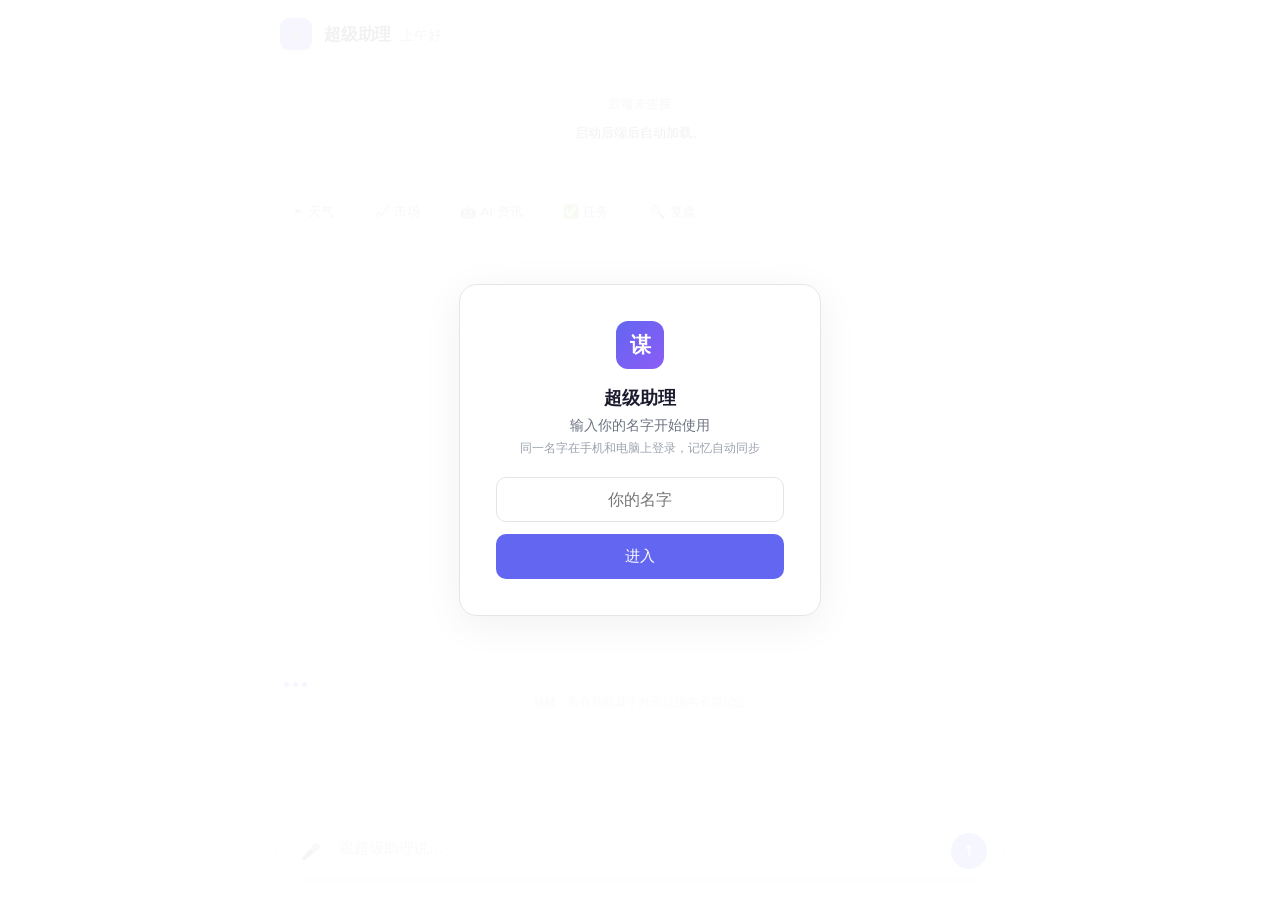
==== app/index.html @ dd28fac1 "超级助理 - 个人AI助手系统" ====
<!doctype html>
<html lang="zh-CN">
  <head>
    <meta charset="utf-8" />
    <meta name="viewport" content="width=device-width, initial-scale=1" />
    <title>超级助理</title>
    <link rel="stylesheet" href="./styles.css" />
  </head>
  <body>
    <main class="app-shell">
      <header class="app-header">
        <span class="brand-mark">谋</span>
        <div>
          <strong>超级助理</strong>
          <span id="greeting">上午好</span><span id="greetingName" class="clickable-name" title="点击切换用户"></span>
        </div>
        <small id="dateLine"></small>
      </header>

      <section id="dailyBriefing" class="briefing-grid">
        <div class="briefing-card"><h3>昨日复盘</h3><div id="yesterdayCard"><p>加载中…</p></div></div>
        <div class="briefing-card"><h3>今日焦点</h3><div id="todayCard"><p>加载中…</p></div></div>
        <div class="briefing-card"><h3>明日建议</h3><div id="tomorrowCard"><p>加载中…</p></div></div>
      </section>

      <nav class="quick-bar">
        <button class="quick-btn" data-prompt="今天广州天气怎么样？">☀ 天气</button>
        <button class="quick-btn" data-prompt="今天股市怎么样？请结合我的 watchlist 分析。">📈 市场</button>
        <button class="quick-btn" data-prompt="今天 AI 有什么最新资讯和论文？">🤖 AI 资讯</button>
        <button class="quick-btn" data-prompt="请根据我当前项目状态，生成今天最该做的 3 个任务。">✅ 任务</button>
        <button class="quick-btn" data-prompt="请帮我做一次决策复盘：当前项目下一步最该做什么？">🔍 复盘</button>
      </nav>

      <div id="conversation" class="conversation-flow"></div>

      <div id="typingIndicator" class="typing-indicator" hidden>
        <span></span><span></span><span></span>
      </div>

      <form id="chatForm" class="chat-bar">
        <button id="voiceBtn" type="button" class="voice-btn" title="语音输入">🎤</button>
        <textarea id="chatInput" rows="1" placeholder="跟超级助理说…" required></textarea>
        <button type="submit" aria-label="发送">↑</button>
      </form>

      <footer class="app-footer">
        <p id="statusLine">就绪 · 所有判断基于外部证据与长期记忆</p>
      </footer>
    </main>
    <script src="./app.js?v=20260616"></script>
  </body>
</html>
---- app/styles.css ----
:root {
  --bg: #ffffff;
  --bg2: #f7f7f8;
  --surface: #ffffff;
  --line: #e5e5e6;
  --text: #1a1a2e;
  --muted: #6b7280;
  --dim: #9ca3af;
  --cyan: #6366f1;
  --blue: #6366f1;
  --green: #10b981;
  --amber: #f59e0b;
  --red: #ef4444;
  --radius: 14px;
  --shadow-sm: 0 1px 2px rgba(0,0,0,0.04);
  --shadow: 0 4px 20px rgba(0,0,0,0.06);
}

* { box-sizing: border-box; margin: 0; padding: 0; }
html { background: var(--bg); }
body {
  min-height: 100vh; color: var(--text); font-family: -apple-system, BlinkMacSystemFont, "Segoe UI", "PingFang SC", "Microsoft YaHei", system-ui, sans-serif;
  background: var(--bg); -webkit-font-smoothing: antialiased;
  display: flex; justify-content: center;
}
button, input, textarea { font: inherit; color: inherit; border: none; outline: none; background: none; }
button { cursor: pointer; }

/* Shell */
.app-shell {
  width: 100%; max-width: 760px; margin: 0 auto; padding: 0 16px 100px;
  display: flex; flex-direction: column; gap: 0; min-height: 100vh;
}

/* Header */
.app-header {
  display: flex; align-items: center; gap: 12px; padding: 18px 0 14px;
  position: sticky; top: 0; z-index: 10; background: rgba(255,255,255,0.92);
  backdrop-filter: blur(12px); -webkit-backdrop-filter: blur(12px);
}
.app-header strong { font-size: 1.05rem; font-weight: 600; letter-spacing: -0.01em; }
.app-header span { color: var(--muted); font-size: 0.85rem; margin-left: 4px; }
#greetingName { color: var(--cyan); font-weight: 500; margin-left: 2px; }
.brand-mark {
  width: 32px; height: 32px; border-radius: 9px;
  background: linear-gradient(135deg, #6366f1, #8b5cf6);
  display: flex; align-items: center; justify-content: center;
  color: #fff; font-weight: 700; font-size: 0.9rem; flex-shrink: 0;
  box-shadow: 0 2px 8px rgba(99,102,241,0.25);
}
#dateLine { color: var(--dim); font-size: 0.78rem; margin-left: auto; }

/* Briefing Cards */
.briefing-grid {
  display: grid; grid-template-columns: repeat(3, 1fr); gap: 12px; margin-top: 4px;
}
.briefing-card {
  background: var(--bg2); border: 1px solid var(--line); border-radius: var(--radius);
  padding: 18px 16px; transition: border-color 0.2s;
}
.briefing-card:hover { border-color: #d1d5db; }
.briefing-card h3 {
  font-size: 0.72rem; font-weight: 600; text-transform: uppercase; letter-spacing: 0.08em;
  color: var(--dim); margin-bottom: 10px;
}
.briefing-card p { font-size: 0.84rem; line-height: 1.6; margin-bottom: 4px; color: var(--text); }
.briefing-card .dim { color: var(--dim); font-size: 0.78rem; }
.briefing-card.offline { grid-column: 1/-1; text-align: center; padding: 28px; }

/* Quick Bar */
.quick-bar {
  display: flex; gap: 8px; flex-wrap: wrap; margin-top: 18px; padding-bottom: 6px;
}
.quick-btn {
  padding: 7px 15px; border-radius: 20px; border: 1px solid var(--line);
  background: var(--bg); font-size: 0.82rem; color: var(--muted);
  transition: all 0.15s; font-weight: 450;
}
.quick-btn:hover { border-color: var(--cyan); color: var(--cyan); background: rgba(99,102,241,0.04); }

/* Conversation */
.conversation-flow {
  display: flex; flex-direction: column; gap: 18px; flex: 1; padding: 18px 0;
}

.msg { display: flex; gap: 12px; animation: fade .3s ease; align-items: flex-start; }
.msg-user { flex-direction: row-reverse; }
.msg-assistant { flex-direction: row; }
@keyframes fade { from { opacity: 0; transform: translateY(8px); } to { opacity: 1; transform: none; } }

/* Avatar */
.msg-avatar {
  width: 36px; height: 36px; border-radius: 50%; flex-shrink: 0;
  display: flex; align-items: center; justify-content: center;
  overflow: hidden;
}
.msg-avatar svg { width: 100%; height: 100%; }
.msg-user .msg-avatar { background: #f0f0f5; }
.msg-assistant .msg-avatar { background: linear-gradient(135deg, #e8e4ff, #ddd6fe); }

.msg-bubble {
  max-width: 78%; padding: 12px 18px; border-radius: 18px;
  font-size: 0.92rem; line-height: 1.7; white-space: pre-wrap;
}
.msg-user .msg-bubble {
  background: #f3f4f6; border: 1px solid #e5e5e6;
  border-top-right-radius: 6px; color: var(--text);
}
.msg-assistant .msg-bubble {
  background: transparent; border: none; padding: 0 4px;
  border-top-left-radius: 6px;
}

.msg-meta { margin-top: 10px; display: flex; gap: 6px; flex-wrap: wrap; }
.msg-meta span {
  font-size: 0.7rem; padding: 3px 9px; border-radius: 8px;
  background: #f3f4f6; color: var(--muted);
}
.msg-meta span.warn { background: #fef2f2; color: var(--red); }

/* Onboarding */
.onboarding-bubble {
  animation: fadeUp 0.5s ease;
}
@keyframes fadeUp { from { opacity: 0; transform: translateY(16px); } to { opacity: 1; transform: none; } }

.onboarding-features {
  display: flex; flex-wrap: wrap; gap: 8px; margin-top: 14px;
}
.onboard-chip {
  display: inline-flex; align-items: center; gap: 6px;
  padding: 8px 14px; border-radius: 12px;
  background: #f5f3ff; border: 1px solid #e8e4ff;
  font-size: 0.84rem; color: #4f46e5; font-weight: 450;
  animation: popIn 0.3s ease forwards; opacity: 0;
}
.onboard-chip:nth-child(1) { animation-delay: .1s; }
.onboard-chip:nth-child(2) { animation-delay: .25s; }
.onboard-chip:nth-child(3) { animation-delay: .4s; }
.onboard-chip:nth-child(4) { animation-delay: .55s; }
.onboard-chip:nth-child(5) { animation-delay: .7s; }
.chip-icon { font-size: 1rem; }
@keyframes popIn { from { opacity: 0; transform: scale(0.9); } to { opacity: 1; transform: none; } }

/* Typing */
.typing-indicator { display: flex; gap: 4px; padding: 6px 0 0 8px; }
.typing-indicator span { width: 5px; height: 5px; border-radius: 50%; background: var(--cyan); animation: bounce 1.2s infinite; }
.typing-indicator span:nth-child(2) { animation-delay: 0.2s; }
.typing-indicator span:nth-child(3) { animation-delay: 0.4s; }
@keyframes bounce { 0%,60%,100% { opacity: 0.3; transform: translateY(0); } 30% { opacity: 1; transform: translateY(-5px); } }

/* Chat Bar */
.chat-bar {
  position: fixed; bottom: 20px; left: 50%; transform: translateX(-50%);
  width: calc(100% - 32px); max-width: 728px;
  display: flex; gap: 10px; padding: 10px 16px;
  background: var(--bg); border: 1px solid var(--line); border-radius: 28px;
  box-shadow: var(--shadow);
}
.chat-bar textarea {
  flex: 1; resize: none; padding: 6px 0; font-size: 0.92rem;
  color: var(--text); min-height: 22px; max-height: 160px;
}
.chat-bar textarea::placeholder { color: var(--dim); }
.chat-bar button {
  width: 36px; height: 36px; border-radius: 50%; background: var(--cyan);
  display: flex; align-items: center; justify-content: center; flex-shrink: 0;
  color: #fff; font-size: 1rem; transition: all 0.15s;
}
.chat-bar button:hover { background: #4f46e5; transform: scale(1.04); }

.voice-btn {
  width: 36px; height: 36px; border-radius: 50%; background: transparent !important;
  display: flex; align-items: center; justify-content: center; flex-shrink: 0;
  font-size: 1.1rem; transition: all 0.15s; color: var(--muted);
}
.voice-btn:hover { background: #f3f4f6 !important; color: var(--cyan); transform: none !important; }

/* Footer */
.app-footer { text-align: center; padding: 8px 0 90px; }
.app-footer p { font-size: 0.72rem; color: var(--dim); }

/* Responsive */
@media (max-width: 640px) {
  .briefing-grid { grid-template-columns: 1fr; }
  .app-shell { padding: 0 10px 110px; }
  .chat-bar { width: calc(100% - 20px); }
}
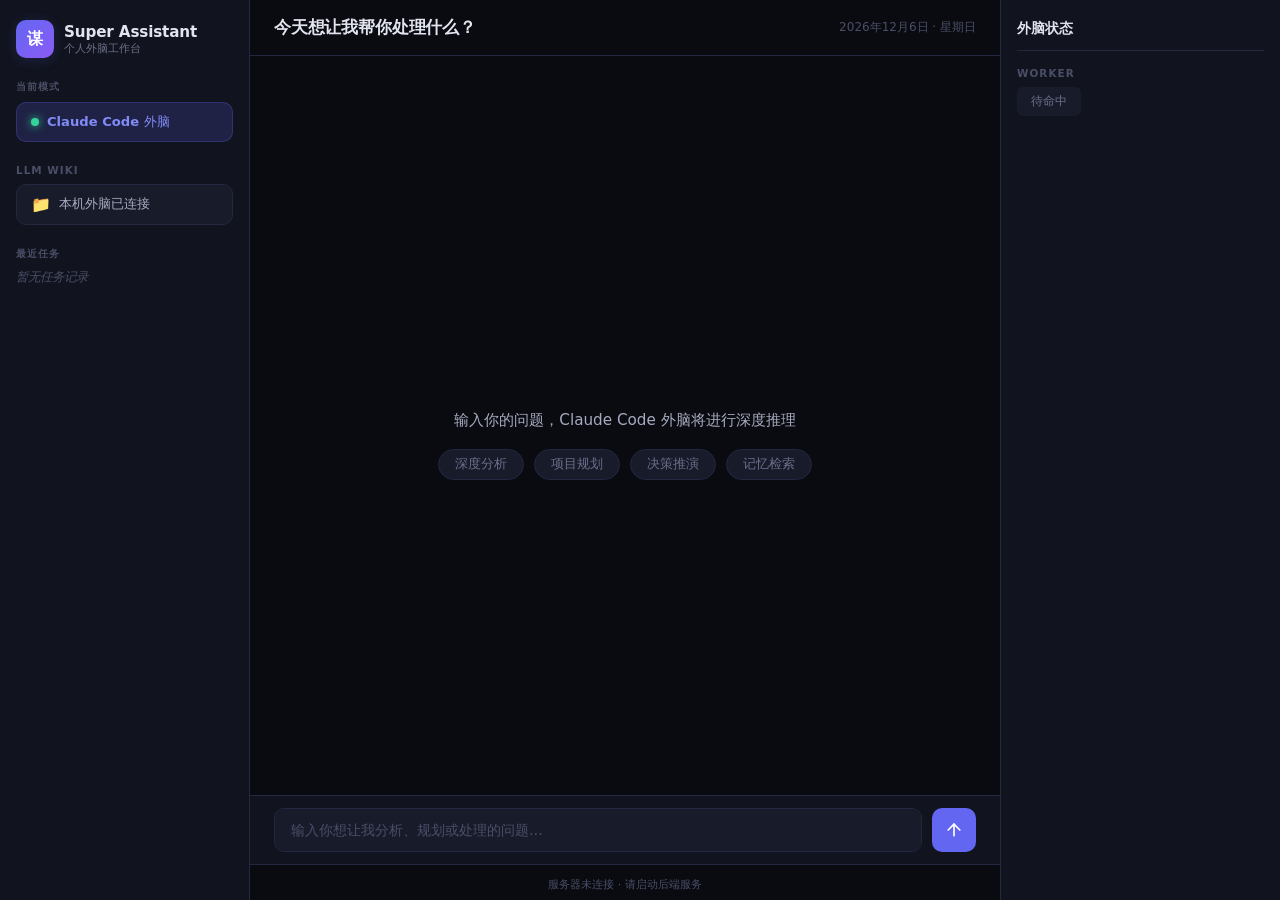
==== commit 2b1a90f8: "Redesign frontend: Personal AI Workbench with default Claude Worker - Three-panel dark console layou" ====
--- a/app/index.html
+++ b/app/index.html
@@ -1,52 +1,137 @@
 <!doctype html>
 <html lang="zh-CN">
-  <head>
-    <meta charset="utf-8" />
-    <meta name="viewport" content="width=device-width, initial-scale=1" />
-    <title>超级助理</title>
-    <link rel="stylesheet" href="./styles.css" />
-  </head>
-  <body>
-    <main class="app-shell">
-      <header class="app-header">
-        <span class="brand-mark">谋</span>
-        <div>
-          <strong>超级助理</strong>
-          <span id="greeting">上午好</span><span id="greetingName" class="clickable-name" title="点击切换用户"></span>
+<head>
+  <meta charset="utf-8" />
+  <meta name="viewport" content="width=device-width, initial-scale=1" />
+  <title>Super Assistant · 个人外脑工作台</title>
+  <link rel="stylesheet" href="./styles.css?v=20260625" />
+</head>
+<body>
+  <div class="workbench">
+
+    <!-- ── LEFT SIDEBAR ────────────────────────────── -->
+    <aside class="sidebar" id="sidebar">
+      <div class="sidebar-brand">
+        <span class="logo-mark">谋</span>
+        <div class="brand-text">
+          <strong>Super Assistant</strong>
+          <small>个人外脑工作台</small>
         </div>
-        <small id="dateLine"></small>
+      </div>
+
+      <div class="sidebar-section">
+        <div class="section-label">当前模式</div>
+        <div class="mode-badge active" id="modeBadge">
+          <span class="pulse"></span>
+          Claude Code 外脑
+        </div>
+      </div>
+
+      <div class="sidebar-section">
+        <div class="section-label">LLM Wiki</div>
+        <div class="wiki-status" id="wikiStatus">
+          <span class="wiki-icon">📁</span>
+          <span>本机外脑已连接</span>
+        </div>
+      </div>
+
+      <div class="sidebar-section">
+        <div class="section-label">最近任务</div>
+        <div class="recent-tasks" id="recentTasks">
+          <span class="dim-text">暂无任务记录</span>
+        </div>
+      </div>
+    </aside>
+
+    <!-- ── MAIN WORK AREA ──────────────────────────── -->
+    <main class="main-area" id="mainArea">
+      <header class="work-area-header">
+        <h2 id="welcomeGreeting">今天想让我帮你处理什么？</h2>
+        <span class="header-date" id="headerDate">加载中...</span>
       </header>
 
-      <section id="dailyBriefing" class="briefing-grid">
-        <div class="briefing-card"><h3>昨日复盘</h3><div id="yesterdayCard"><p>加载中…</p></div></div>
-        <div class="briefing-card"><h3>今日焦点</h3><div id="todayCard"><p>加载中…</p></div></div>
-        <div class="briefing-card"><h3>明日建议</h3><div id="tomorrowCard"><p>加载中…</p></div></div>
-      </section>
-
-      <nav class="quick-bar">
-        <button class="quick-btn" data-prompt="今天广州天气怎么样？">☀ 天气</button>
-        <button class="quick-btn" data-prompt="今天股市怎么样？请结合我的 watchlist 分析。">📈 市场</button>
-        <button class="quick-btn" data-prompt="今天 AI 有什么最新资讯和论文？">🤖 AI 资讯</button>
-        <button class="quick-btn" data-prompt="请根据我当前项目状态，生成今天最该做的 3 个任务。">✅ 任务</button>
-        <button class="quick-btn" data-prompt="请帮我做一次决策复盘：当前项目下一步最该做什么？">🔍 复盘</button>
-      </nav>
-
-      <div id="conversation" class="conversation-flow"></div>
-
-      <div id="typingIndicator" class="typing-indicator" hidden>
-        <span></span><span></span><span></span>
+      <div class="conversation" id="conversation">
+        <!-- Welcome state -->
+        <div class="welcome-state" id="welcomeState">
+          <div class="welcome-icon">
+            <svg viewBox="0 0 80 80" fill="none"><circle cx="40" cy="40" r="36" stroke="#6366f1" stroke-width="2" opacity="0.2"/><circle cx="40" cy="40" r="20" stroke="#6366f1" stroke-width="1.5" opacity="0.4"/><circle cx="40" cy="40" r="6" fill="#6366f1" opacity="0.7"/></svg>
+          </div>
+          <p class="welcome-text">输入你的问题，Claude Code 外脑将进行深度推理</p>
+          <div class="welcome-hints">
+            <span>深度分析</span><span>项目规划</span><span>决策推演</span><span>记忆检索</span>
+          </div>
+        </div>
       </div>
 
-      <form id="chatForm" class="chat-bar">
-        <button id="voiceBtn" type="button" class="voice-btn" title="语音输入">🎤</button>
-        <textarea id="chatInput" rows="1" placeholder="跟超级助理说…" required></textarea>
-        <button type="submit" aria-label="发送">↑</button>
+      <!-- Processing indicator -->
+      <div class="processing-panel" id="processingPanel" hidden>
+        <div class="proc-header">
+          <div class="proc-spinner"></div>
+          <span id="procTitle">处理中...</span>
+        </div>
+        <div class="proc-stages">
+          <div class="proc-stage" id="stageCreate"><span class="stage-dot"></span>创建任务</div>
+          <div class="proc-stage" id="stageClaim"><span class="stage-dot"></span>等待 Worker</div>
+          <div class="proc-stage" id="stageRun"><span class="stage-dot"></span>Claude Code 推理</div>
+          <div class="proc-stage" id="stageDone"><span class="stage-dot"></span>完成</div>
+        </div>
+        <span class="proc-jobid" id="procJobId"></span>
+      </div>
+
+      <!-- Chat input -->
+      <form class="input-area" id="chatForm">
+        <textarea id="chatInput" rows="1"
+          placeholder="输入你想让我分析、规划或处理的问题..."
+          required></textarea>
+        <button type="submit" id="sendBtn" aria-label="发送">
+          <svg width="20" height="20" viewBox="0 0 24 24" fill="none" stroke="currentColor" stroke-width="2" stroke-linecap="round" stroke-linejoin="round"><line x1="12" y1="19" x2="12" y2="5"/><polyline points="5 12 12 5 19 12"/></svg>
+        </button>
       </form>
 
-      <footer class="app-footer">
-        <p id="statusLine">就绪 · 所有判断基于外部证据与长期记忆</p>
-      </footer>
+      <div class="status-bar" id="statusBar">
+        <span id="statusText">就绪 · 本机 Claude Code 外脑待命</span>
+      </div>
     </main>
-    <script src="./app.js?v=20260616"></script>
-  </body>
+
+    <!-- ── RIGHT CONTEXT PANEL ──────────────────────── -->
+    <aside class="context-panel" id="contextPanel">
+      <div class="panel-header">
+        <strong>外脑状态</strong>
+      </div>
+
+      <div class="panel-section" id="panelWorkerStatus">
+        <div class="section-label">Worker</div>
+        <div class="panel-status offline" id="workerStatusBadge">待命中</div>
+      </div>
+
+      <div class="panel-section" id="panelJobInfo" hidden>
+        <div class="section-label">当前任务</div>
+        <code class="job-code" id="panelJobId">—</code>
+      </div>
+
+      <div class="panel-section" id="panelConfidence" hidden>
+        <div class="section-label">置信度</div>
+        <span class="confidence-value" id="panelConfidenceValue">—</span>
+      </div>
+
+      <div class="panel-section" id="panelNextActions" hidden>
+        <div class="section-label">下一步建议</div>
+        <ul class="action-list" id="panelNextActionsList"></ul>
+      </div>
+
+      <div class="panel-section" id="panelMemoryUpdates" hidden>
+        <div class="section-label">建议记忆更新</div>
+        <div id="panelMemoryUpdatesContent"></div>
+      </div>
+
+      <div class="panel-section" id="panelWarnings" hidden>
+        <div class="section-label">注意事项</div>
+        <ul class="warning-list" id="panelWarningsList"></ul>
+      </div>
+    </aside>
+
+  </div>
+
+  <script src="./app.js?v=20260625"></script>
+</body>
 </html>
--- a/app/styles.css
+++ b/app/styles.css
@@ -1,188 +1,309 @@
 :root {
-  --bg: #ffffff;
-  --bg2: #f7f7f8;
-  --surface: #ffffff;
-  --line: #e5e5e6;
-  --text: #1a1a2e;
-  --muted: #6b7280;
-  --dim: #9ca3af;
-  --cyan: #6366f1;
-  --blue: #6366f1;
-  --green: #10b981;
-  --amber: #f59e0b;
-  --red: #ef4444;
-  --radius: 14px;
-  --shadow-sm: 0 1px 2px rgba(0,0,0,0.04);
-  --shadow: 0 4px 20px rgba(0,0,0,0.06);
+  --bg0: #090b10;
+  --bg1: #11141f;
+  --bg2: #181b2a;
+  --bg3: #1e2135;
+  --line: #232740;
+  --line2: #2a2e4a;
+  --text: #e2e4f0;
+  --text2: #a8abc0;
+  --muted: #6b6f8a;
+  --dim: #4a4e66;
+  --accent: #6366f1;
+  --accent2: #818cf8;
+  --accent-glow: rgba(99,102,241,0.18);
+  --green: #34d399;
+  --green-bg: rgba(52,211,153,0.1);
+  --amber: #fbbf24;
+  --amber-bg: rgba(251,191,36,0.1);
+  --red: #f87171;
+  --red-bg: rgba(248,113,113,0.1);
+  --blue: #60a5fa;
+  --blue-bg: rgba(96,165,250,0.1);
+  --radius: 10px;
+  --radius-lg: 14px;
 }
 
 * { box-sizing: border-box; margin: 0; padding: 0; }
-html { background: var(--bg); }
+html { background: var(--bg0); }
 body {
   min-height: 100vh; color: var(--text); font-family: -apple-system, BlinkMacSystemFont, "Segoe UI", "PingFang SC", "Microsoft YaHei", system-ui, sans-serif;
-  background: var(--bg); -webkit-font-smoothing: antialiased;
-  display: flex; justify-content: center;
+  background: var(--bg0); -webkit-font-smoothing: antialiased; overflow-x: hidden;
 }
 button, input, textarea { font: inherit; color: inherit; border: none; outline: none; background: none; }
 button { cursor: pointer; }
 
-/* Shell */
-.app-shell {
-  width: 100%; max-width: 760px; margin: 0 auto; padding: 0 16px 100px;
-  display: flex; flex-direction: column; gap: 0; min-height: 100vh;
-}
-
-/* Header */
-.app-header {
-  display: flex; align-items: center; gap: 12px; padding: 18px 0 14px;
-  position: sticky; top: 0; z-index: 10; background: rgba(255,255,255,0.92);
-  backdrop-filter: blur(12px); -webkit-backdrop-filter: blur(12px);
-}
-.app-header strong { font-size: 1.05rem; font-weight: 600; letter-spacing: -0.01em; }
-.app-header span { color: var(--muted); font-size: 0.85rem; margin-left: 4px; }
-#greetingName { color: var(--cyan); font-weight: 500; margin-left: 2px; }
-.brand-mark {
-  width: 32px; height: 32px; border-radius: 9px;
-  background: linear-gradient(135deg, #6366f1, #8b5cf6);
+/* ── Layout ────────────────────────────────────── */
+.workbench {
+  display: grid; grid-template-columns: 250px 1fr 280px;
+  height: 100vh; overflow: hidden;
+}
+
+/* ── Sidebar ───────────────────────────────────── */
+.sidebar {
+  background: var(--bg1); border-right: 1px solid var(--line);
+  padding: 20px 16px; display: flex; flex-direction: column; gap: 20px;
+  overflow-y: auto;
+}
+.sidebar-brand { display: flex; align-items: center; gap: 10px; }
+.logo-mark {
+  width: 38px; height: 38px; border-radius: 10px;
+  background: linear-gradient(135deg, var(--accent), #8b5cf6);
   display: flex; align-items: center; justify-content: center;
-  color: #fff; font-weight: 700; font-size: 0.9rem; flex-shrink: 0;
-  box-shadow: 0 2px 8px rgba(99,102,241,0.25);
-}
-#dateLine { color: var(--dim); font-size: 0.78rem; margin-left: auto; }
-
-/* Briefing Cards */
-.briefing-grid {
-  display: grid; grid-template-columns: repeat(3, 1fr); gap: 12px; margin-top: 4px;
-}
-.briefing-card {
-  background: var(--bg2); border: 1px solid var(--line); border-radius: var(--radius);
-  padding: 18px 16px; transition: border-color 0.2s;
-}
-.briefing-card:hover { border-color: #d1d5db; }
-.briefing-card h3 {
-  font-size: 0.72rem; font-weight: 600; text-transform: uppercase; letter-spacing: 0.08em;
-  color: var(--dim); margin-bottom: 10px;
-}
-.briefing-card p { font-size: 0.84rem; line-height: 1.6; margin-bottom: 4px; color: var(--text); }
-.briefing-card .dim { color: var(--dim); font-size: 0.78rem; }
-.briefing-card.offline { grid-column: 1/-1; text-align: center; padding: 28px; }
-
-/* Quick Bar */
-.quick-bar {
-  display: flex; gap: 8px; flex-wrap: wrap; margin-top: 18px; padding-bottom: 6px;
-}
-.quick-btn {
-  padding: 7px 15px; border-radius: 20px; border: 1px solid var(--line);
-  background: var(--bg); font-size: 0.82rem; color: var(--muted);
-  transition: all 0.15s; font-weight: 450;
-}
-.quick-btn:hover { border-color: var(--cyan); color: var(--cyan); background: rgba(99,102,241,0.04); }
+  color: #fff; font-weight: 700; font-size: 1rem; flex-shrink: 0;
+  box-shadow: 0 2px 12px var(--accent-glow);
+}
+.brand-text { display: flex; flex-direction: column; }
+.brand-text strong { font-size: 0.95rem; font-weight: 600; letter-spacing: -0.01em; }
+.brand-text small { font-size: 0.7rem; color: var(--muted); }
+
+.sidebar-section { margin-top: 2px; }
+.section-label {
+  font-size: 0.65rem; font-weight: 650; text-transform: uppercase;
+  letter-spacing: 0.1em; color: var(--dim); margin-bottom: 8px;
+}
+
+.mode-badge {
+  display: flex; align-items: center; gap: 8px;
+  padding: 10px 14px; border-radius: var(--radius);
+  font-size: 0.82rem; font-weight: 550;
+}
+.mode-badge.active {
+  background: var(--accent-glow); color: var(--accent2);
+  border: 1px solid rgba(99,102,241,0.25);
+}
+.pulse {
+  width: 8px; height: 8px; border-radius: 50%;
+  background: var(--green); box-shadow: 0 0 8px var(--green);
+  animation: pulse 2s infinite;
+}
+@keyframes pulse { 0%,100% { opacity: 1; } 50% { opacity: 0.4; } }
+
+.wiki-status {
+  display: flex; align-items: center; gap: 8px;
+  padding: 10px 14px; border-radius: var(--radius);
+  background: var(--bg2); border: 1px solid var(--line);
+  font-size: 0.8rem; color: var(--text2);
+}
+.wiki-icon { font-size: 1rem; }
+
+.recent-tasks { font-size: 0.78rem; color: var(--muted); }
+.dim-text { color: var(--dim); font-style: italic; }
+
+/* ── Main Area ──────────────────────────────────── */
+.main-area {
+  display: flex; flex-direction: column;
+  background: var(--bg0); overflow: hidden;
+}
+.work-area-header {
+  display: flex; align-items: center; justify-content: space-between;
+  padding: 16px 24px; border-bottom: 1px solid var(--line);
+  flex-shrink: 0;
+}
+.work-area-header h2 {
+  font-size: 1.05rem; font-weight: 600; color: var(--text);
+  letter-spacing: -0.01em;
+}
+.header-date { font-size: 0.75rem; color: var(--dim); }
 
 /* Conversation */
-.conversation-flow {
-  display: flex; flex-direction: column; gap: 18px; flex: 1; padding: 18px 0;
-}
-
-.msg { display: flex; gap: 12px; animation: fade .3s ease; align-items: flex-start; }
-.msg-user { flex-direction: row-reverse; }
-.msg-assistant { flex-direction: row; }
-@keyframes fade { from { opacity: 0; transform: translateY(8px); } to { opacity: 1; transform: none; } }
-
-/* Avatar */
+.conversation {
+  flex: 1; overflow-y: auto; padding: 20px 24px;
+  display: flex; flex-direction: column; gap: 16px;
+}
+
+/* Welcome */
+.welcome-state {
+  display: flex; flex-direction: column; align-items: center;
+  justify-content: center; text-align: center; padding: 60px 20px;
+  flex: 1; min-height: 300px;
+}
+.welcome-icon { margin-bottom: 20px; opacity: 0.6; }
+.welcome-text { font-size: 0.95rem; color: var(--text2); margin-bottom: 18px; }
+.welcome-hints { display: flex; gap: 10px; flex-wrap: wrap; justify-content: center; }
+.welcome-hints span {
+  padding: 6px 16px; border-radius: 20px;
+  background: var(--bg2); border: 1px solid var(--line);
+  font-size: 0.8rem; color: var(--muted);
+}
+
+/* Messages */
+.msg {
+  display: flex; gap: 12px; animation: fadeIn .3s ease;
+  max-width: 90%;
+}
+.msg-user { flex-direction: row-reverse; align-self: flex-end; }
+.msg-assistant { flex-direction: row; align-self: flex-start; }
+@keyframes fadeIn { from { opacity: 0; transform: translateY(10px); } to { opacity: 1; transform: none; } }
+
 .msg-avatar {
-  width: 36px; height: 36px; border-radius: 50%; flex-shrink: 0;
+  width: 34px; height: 34px; border-radius: 50%; flex-shrink: 0;
   display: flex; align-items: center; justify-content: center;
-  overflow: hidden;
-}
-.msg-avatar svg { width: 100%; height: 100%; }
-.msg-user .msg-avatar { background: #f0f0f5; }
-.msg-assistant .msg-avatar { background: linear-gradient(135deg, #e8e4ff, #ddd6fe); }
-
+  font-size: 0.8rem; color: var(--muted);
+}
+.msg-user .msg-avatar { background: var(--bg3); }
+.msg-assistant .msg-avatar { background: linear-gradient(135deg, rgba(99,102,241,0.3), rgba(139,92,246,0.3)); color: var(--accent2); }
+
+.msg-body { max-width: 100%; }
 .msg-bubble {
-  max-width: 78%; padding: 12px 18px; border-radius: 18px;
-  font-size: 0.92rem; line-height: 1.7; white-space: pre-wrap;
-}
-.msg-user .msg-bubble {
-  background: #f3f4f6; border: 1px solid #e5e5e6;
-  border-top-right-radius: 6px; color: var(--text);
-}
+  padding: 12px 18px; border-radius: var(--radius-lg);
+  font-size: 0.9rem; line-height: 1.7;
+}
+.msg-user .msg-bubble { background: var(--bg2); border: 1px solid var(--line); }
 .msg-assistant .msg-bubble {
-  background: transparent; border: none; padding: 0 4px;
-  border-top-left-radius: 6px;
-}
-
-.msg-meta { margin-top: 10px; display: flex; gap: 6px; flex-wrap: wrap; }
+  background: var(--bg1); border: 1px solid var(--line);
+}
+
+.msg-meta {
+  display: flex; gap: 6px; flex-wrap: wrap; margin-top: 8px;
+}
 .msg-meta span {
-  font-size: 0.7rem; padding: 3px 9px; border-radius: 8px;
-  background: #f3f4f6; color: var(--muted);
-}
-.msg-meta span.warn { background: #fef2f2; color: var(--red); }
-
-/* Onboarding */
-.onboarding-bubble {
-  animation: fadeUp 0.5s ease;
-}
-@keyframes fadeUp { from { opacity: 0; transform: translateY(16px); } to { opacity: 1; transform: none; } }
-
-.onboarding-features {
-  display: flex; flex-wrap: wrap; gap: 8px; margin-top: 14px;
-}
-.onboard-chip {
-  display: inline-flex; align-items: center; gap: 6px;
-  padding: 8px 14px; border-radius: 12px;
-  background: #f5f3ff; border: 1px solid #e8e4ff;
-  font-size: 0.84rem; color: #4f46e5; font-weight: 450;
-  animation: popIn 0.3s ease forwards; opacity: 0;
-}
-.onboard-chip:nth-child(1) { animation-delay: .1s; }
-.onboard-chip:nth-child(2) { animation-delay: .25s; }
-.onboard-chip:nth-child(3) { animation-delay: .4s; }
-.onboard-chip:nth-child(4) { animation-delay: .55s; }
-.onboard-chip:nth-child(5) { animation-delay: .7s; }
-.chip-icon { font-size: 1rem; }
-@keyframes popIn { from { opacity: 0; transform: scale(0.9); } to { opacity: 1; transform: none; } }
-
-/* Typing */
-.typing-indicator { display: flex; gap: 4px; padding: 6px 0 0 8px; }
-.typing-indicator span { width: 5px; height: 5px; border-radius: 50%; background: var(--cyan); animation: bounce 1.2s infinite; }
-.typing-indicator span:nth-child(2) { animation-delay: 0.2s; }
-.typing-indicator span:nth-child(3) { animation-delay: 0.4s; }
-@keyframes bounce { 0%,60%,100% { opacity: 0.3; transform: translateY(0); } 30% { opacity: 1; transform: translateY(-5px); } }
-
-/* Chat Bar */
-.chat-bar {
-  position: fixed; bottom: 20px; left: 50%; transform: translateX(-50%);
-  width: calc(100% - 32px); max-width: 728px;
-  display: flex; gap: 10px; padding: 10px 16px;
-  background: var(--bg); border: 1px solid var(--line); border-radius: 28px;
-  box-shadow: var(--shadow);
-}
-.chat-bar textarea {
-  flex: 1; resize: none; padding: 6px 0; font-size: 0.92rem;
-  color: var(--text); min-height: 22px; max-height: 160px;
-}
-.chat-bar textarea::placeholder { color: var(--dim); }
-.chat-bar button {
-  width: 36px; height: 36px; border-radius: 50%; background: var(--cyan);
+  font-size: 0.68rem; padding: 3px 10px; border-radius: 6px;
+  background: var(--bg2); color: var(--muted);
+}
+
+/* Result cards */
+.result-card {
+  background: var(--bg1); border: 1px solid var(--line);
+  border-radius: var(--radius); padding: 14px 16px; margin-top: 12px;
+}
+.result-card h4 {
+  font-size: 0.7rem; font-weight: 650; text-transform: uppercase;
+  letter-spacing: 0.08em; color: var(--dim); margin-bottom: 8px;
+}
+.result-card p, .result-card li { font-size: 0.84rem; line-height: 1.6; color: var(--text2); }
+.result-card ul { padding-left: 18px; }
+.result-card li { margin-bottom: 4px; }
+
+.confidence-badge {
+  display: inline-block; padding: 4px 12px; border-radius: 6px;
+  font-size: 0.78rem; font-weight: 600;
+}
+.conf-high { background: var(--green-bg); color: var(--green); }
+.conf-medium { background: var(--amber-bg); color: var(--amber); }
+.conf-low { background: var(--red-bg); color: var(--red); }
+
+/* Processing panel */
+.processing-panel {
+  padding: 16px 24px; background: var(--bg1);
+  border-top: 1px solid var(--line); border-bottom: 1px solid var(--line);
+}
+.proc-header { display: flex; align-items: center; gap: 10px; margin-bottom: 12px; }
+.proc-spinner {
+  width: 18px; height: 18px; border: 2px solid var(--line2);
+  border-top-color: var(--accent); border-radius: 50%;
+  animation: spin 0.8s linear infinite;
+}
+@keyframes spin { to { transform: rotate(360deg); } }
+#procTitle { font-size: 0.85rem; font-weight: 550; color: var(--text2); }
+
+.proc-stages { display: flex; gap: 24px; }
+.proc-stage { display: flex; align-items: center; gap: 6px; font-size: 0.75rem; color: var(--dim); }
+.proc-stage.active { color: var(--accent2); }
+.proc-stage.done { color: var(--green); }
+.stage-dot {
+  width: 6px; height: 6px; border-radius: 50%; background: var(--dim);
+}
+.proc-stage.active .stage-dot { background: var(--accent); box-shadow: 0 0 6px var(--accent); }
+.proc-stage.done .stage-dot { background: var(--green); }
+.proc-jobid { font-size: 0.7rem; color: var(--dim); margin-top: 6px; display: block; }
+
+/* Error banner */
+.error-banner {
+  padding: 14px 18px; border-radius: var(--radius);
+  background: var(--red-bg); border: 1px solid rgba(248,113,113,0.3);
+  color: var(--red); font-size: 0.85rem;
+}
+.fallback-banner {
+  padding: 14px 18px; border-radius: var(--radius);
+  background: var(--amber-bg); border: 1px solid rgba(251,191,36,0.3);
+  color: var(--amber); font-size: 0.85rem;
+}
+
+/* Input */
+.input-area {
+  display: flex; gap: 10px; padding: 12px 24px;
+  background: var(--bg1); border-top: 1px solid var(--line);
+  align-items: flex-end; flex-shrink: 0;
+}
+.input-area textarea {
+  flex: 1; resize: none; padding: 12px 16px; font-size: 0.9rem;
+  color: var(--text); background: var(--bg2); border: 1px solid var(--line);
+  border-radius: var(--radius); min-height: 44px; max-height: 160px;
+  transition: border-color .2s;
+}
+.input-area textarea:focus { border-color: var(--accent); }
+.input-area textarea::placeholder { color: var(--dim); }
+.input-area button {
+  width: 44px; height: 44px; border-radius: 10px; background: var(--accent);
   display: flex; align-items: center; justify-content: center; flex-shrink: 0;
-  color: #fff; font-size: 1rem; transition: all 0.15s;
-}
-.chat-bar button:hover { background: #4f46e5; transform: scale(1.04); }
-
-.voice-btn {
-  width: 36px; height: 36px; border-radius: 50%; background: transparent !important;
-  display: flex; align-items: center; justify-content: center; flex-shrink: 0;
-  font-size: 1.1rem; transition: all 0.15s; color: var(--muted);
-}
-.voice-btn:hover { background: #f3f4f6 !important; color: var(--cyan); transform: none !important; }
-
-/* Footer */
-.app-footer { text-align: center; padding: 8px 0 90px; }
-.app-footer p { font-size: 0.72rem; color: var(--dim); }
-
-/* Responsive */
-@media (max-width: 640px) {
-  .briefing-grid { grid-template-columns: 1fr; }
-  .app-shell { padding: 0 10px 110px; }
-  .chat-bar { width: calc(100% - 20px); }
-}
+  color: #fff; transition: all 0.15s;
+}
+.input-area button:hover { background: #4f46e5; }
+.input-area button:disabled { background: var(--bg3); color: var(--muted); cursor: not-allowed; }
+
+.status-bar {
+  padding: 8px 24px; border-top: 1px solid var(--line);
+  text-align: center; flex-shrink: 0;
+}
+.status-bar span { font-size: 0.7rem; color: var(--dim); }
+
+/* ── Context Panel (Right) ──────────────────────── */
+.context-panel {
+  background: var(--bg1); border-left: 1px solid var(--line);
+  padding: 20px 16px; display: flex; flex-direction: column; gap: 16px;
+  overflow-y: auto;
+}
+.panel-header {
+  font-size: 0.85rem; font-weight: 600; color: var(--text);
+  padding-bottom: 12px; border-bottom: 1px solid var(--line);
+}
+.panel-section { }
+.panel-status {
+  display: inline-block; padding: 6px 14px; border-radius: 6px;
+  font-size: 0.78rem; font-weight: 550;
+}
+.panel-status.offline { background: var(--bg2); color: var(--muted); }
+.panel-status.connected { background: var(--green-bg); color: var(--green); }
+.panel-status.processing { background: var(--blue-bg); color: var(--blue); animation: pulse 2s infinite; }
+.panel-status.success { background: var(--green-bg); color: var(--green); }
+.panel-status.error { background: var(--red-bg); color: var(--red); }
+
+.job-code {
+  display: block; padding: 6px 10px; border-radius: 6px;
+  background: var(--bg2); border: 1px solid var(--line);
+  font-size: 0.7rem; color: var(--accent2); word-break: break-all;
+  font-family: 'SF Mono', 'Consolas', monospace;
+}
+
+.confidence-value {
+  font-size: 1.2rem; font-weight: 700;
+  display: inline-block; padding: 4px 12px; border-radius: 6px;
+}
+
+.action-list, .warning-list {
+  list-style: none; padding: 0; display: flex; flex-direction: column; gap: 6px;
+}
+.action-list li, .warning-list li {
+  padding: 8px 10px; border-radius: 6px;
+  background: var(--bg2); font-size: 0.78rem; color: var(--text2);
+  line-height: 1.5;
+}
+
+#panelMemoryUpdatesContent { display: flex; flex-direction: column; gap: 8px; }
+.memory-item {
+  padding: 10px 12px; border-radius: 6px;
+  background: var(--bg2); border: 1px solid var(--line);
+  font-size: 0.78rem;
+}
+.memory-item .mem-target { color: var(--accent2); font-size: 0.7rem; margin-bottom: 4px; }
+.memory-item .mem-content { color: var(--text2); line-height: 1.5; }
+.memory-item .mem-reason { color: var(--muted); font-size: 0.72rem; margin-top: 4px; }
+
+/* ── Responsive (hide side panels on mobile) ───── */
+@media (max-width: 900px) {
+  .workbench { grid-template-columns: 1fr; }
+  .sidebar, .context-panel { display: none; }
+  .msg { max-width: 96%; }
+  .proc-stages { flex-wrap: wrap; gap: 12px; }
+}
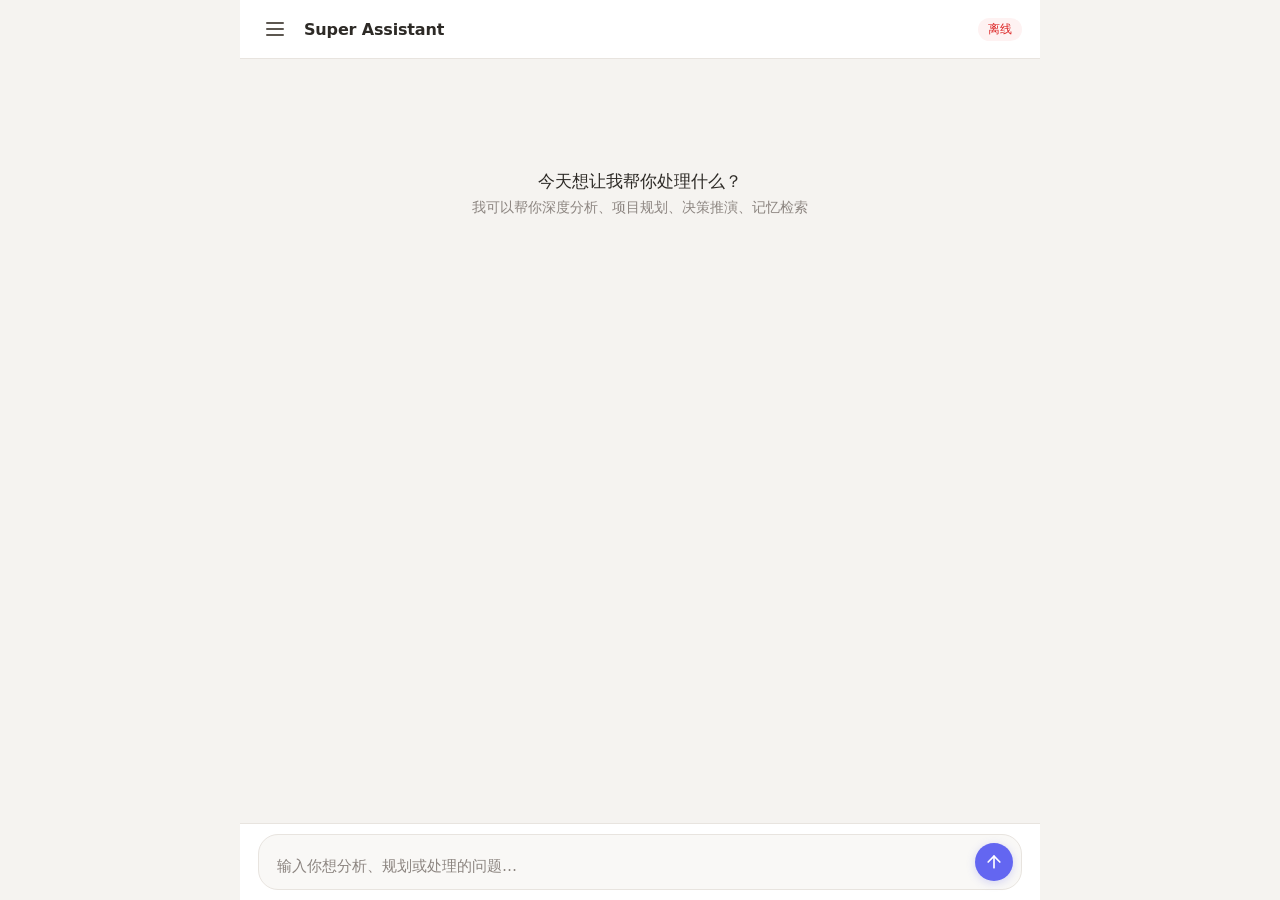
==== commit a4aa5006: "Redesign: light chat-bubble product UI per video reference - Remove dark three-panel dashboard - Lig" ====
--- a/app/index.html
+++ b/app/index.html
@@ -3,135 +3,77 @@
 <head>
   <meta charset="utf-8" />
   <meta name="viewport" content="width=device-width, initial-scale=1" />
-  <title>Super Assistant · 个人外脑工作台</title>
-  <link rel="stylesheet" href="./styles.css?v=20260625" />
+  <title>Super Assistant · 个人外脑</title>
+  <link rel="stylesheet" href="./styles.css?v=20260625a" />
 </head>
 <body>
-  <div class="workbench">
 
-    <!-- ── LEFT SIDEBAR ────────────────────────────── -->
-    <aside class="sidebar" id="sidebar">
-      <div class="sidebar-brand">
-        <span class="logo-mark">谋</span>
-        <div class="brand-text">
-          <strong>Super Assistant</strong>
-          <small>个人外脑工作台</small>
+  <!-- Overlay for sidebar -->
+  <div class="sidebar-overlay" id="sidebarOverlay"></div>
+
+  <!-- Left sidebar (collapsible) -->
+  <aside class="sidebar" id="sidebar">
+    <div class="sidebar-head">
+      <div class="sidebar-logo">谋</div>
+      <div>
+        <strong>Super Assistant</strong>
+        <small>个人外脑</small>
+      </div>
+    </div>
+    <nav class="sidebar-nav">
+      <a class="nav-item active" data-page="chat">💬 对话</a>
+      <a class="nav-item" data-page="history">📋 历史</a>
+      <a class="nav-item" data-page="memory">🧠 记忆</a>
+      <a class="nav-item" data-page="settings">⚙ 设置</a>
+    </nav>
+    <div class="sidebar-footer">
+      <small>Claude Code 外脑已就绪</small>
+    </div>
+  </aside>
+
+  <!-- Main app -->
+  <div class="app-main">
+
+    <!-- Header -->
+    <header class="app-header">
+      <button class="menu-btn" id="menuBtn" aria-label="菜单">
+        <span></span><span></span><span></span>
+      </button>
+      <h1 class="header-title">Super Assistant</h1>
+      <span class="header-status" id="headerStatus">就绪</span>
+    </header>
+
+    <!-- Chat area -->
+    <div class="chat-area" id="chatArea">
+
+      <!-- Welcome state -->
+      <div class="welcome" id="welcome">
+        <div class="welcome-icon">
+          <svg viewBox="0 0 64 64" fill="none"><circle cx="32" cy="32" r="28" stroke="#6366f1" stroke-width="1.5" opacity="0.25"/><circle cx="32" cy="32" r="14" stroke="#6366f1" stroke-width="1" opacity="0.4"/><circle cx="32" cy="32" r="4" fill="#6366f1" opacity="0.6"/></svg>
         </div>
+        <p class="welcome-greeting">今天想让我帮你处理什么？</p>
+        <p class="welcome-sub">我可以帮你深度分析、项目规划、决策推演、记忆检索</p>
       </div>
 
-      <div class="sidebar-section">
-        <div class="section-label">当前模式</div>
-        <div class="mode-badge active" id="modeBadge">
-          <span class="pulse"></span>
-          Claude Code 外脑
-        </div>
-      </div>
+      <!-- Messages rendered here -->
+      <div class="messages" id="messages"></div>
 
-      <div class="sidebar-section">
-        <div class="section-label">LLM Wiki</div>
-        <div class="wiki-status" id="wikiStatus">
-          <span class="wiki-icon">📁</span>
-          <span>本机外脑已连接</span>
-        </div>
-      </div>
+    </div>
 
-      <div class="sidebar-section">
-        <div class="section-label">最近任务</div>
-        <div class="recent-tasks" id="recentTasks">
-          <span class="dim-text">暂无任务记录</span>
-        </div>
-      </div>
-    </aside>
-
-    <!-- ── MAIN WORK AREA ──────────────────────────── -->
-    <main class="main-area" id="mainArea">
-      <header class="work-area-header">
-        <h2 id="welcomeGreeting">今天想让我帮你处理什么？</h2>
-        <span class="header-date" id="headerDate">加载中...</span>
-      </header>
-
-      <div class="conversation" id="conversation">
-        <!-- Welcome state -->
-        <div class="welcome-state" id="welcomeState">
-          <div class="welcome-icon">
-            <svg viewBox="0 0 80 80" fill="none"><circle cx="40" cy="40" r="36" stroke="#6366f1" stroke-width="2" opacity="0.2"/><circle cx="40" cy="40" r="20" stroke="#6366f1" stroke-width="1.5" opacity="0.4"/><circle cx="40" cy="40" r="6" fill="#6366f1" opacity="0.7"/></svg>
-          </div>
-          <p class="welcome-text">输入你的问题，Claude Code 外脑将进行深度推理</p>
-          <div class="welcome-hints">
-            <span>深度分析</span><span>项目规划</span><span>决策推演</span><span>记忆检索</span>
-          </div>
-        </div>
-      </div>
-
-      <!-- Processing indicator -->
-      <div class="processing-panel" id="processingPanel" hidden>
-        <div class="proc-header">
-          <div class="proc-spinner"></div>
-          <span id="procTitle">处理中...</span>
-        </div>
-        <div class="proc-stages">
-          <div class="proc-stage" id="stageCreate"><span class="stage-dot"></span>创建任务</div>
-          <div class="proc-stage" id="stageClaim"><span class="stage-dot"></span>等待 Worker</div>
-          <div class="proc-stage" id="stageRun"><span class="stage-dot"></span>Claude Code 推理</div>
-          <div class="proc-stage" id="stageDone"><span class="stage-dot"></span>完成</div>
-        </div>
-        <span class="proc-jobid" id="procJobId"></span>
-      </div>
-
-      <!-- Chat input -->
-      <form class="input-area" id="chatForm">
+    <!-- Input bar (fixed bottom) -->
+    <div class="input-bar">
+      <form class="input-form" id="chatForm">
         <textarea id="chatInput" rows="1"
-          placeholder="输入你想让我分析、规划或处理的问题..."
+          placeholder="输入你想分析、规划或处理的问题…"
           required></textarea>
         <button type="submit" id="sendBtn" aria-label="发送">
           <svg width="20" height="20" viewBox="0 0 24 24" fill="none" stroke="currentColor" stroke-width="2" stroke-linecap="round" stroke-linejoin="round"><line x1="12" y1="19" x2="12" y2="5"/><polyline points="5 12 12 5 19 12"/></svg>
         </button>
       </form>
-
-      <div class="status-bar" id="statusBar">
-        <span id="statusText">就绪 · 本机 Claude Code 外脑待命</span>
-      </div>
-    </main>
-
-    <!-- ── RIGHT CONTEXT PANEL ──────────────────────── -->
-    <aside class="context-panel" id="contextPanel">
-      <div class="panel-header">
-        <strong>外脑状态</strong>
-      </div>
-
-      <div class="panel-section" id="panelWorkerStatus">
-        <div class="section-label">Worker</div>
-        <div class="panel-status offline" id="workerStatusBadge">待命中</div>
-      </div>
-
-      <div class="panel-section" id="panelJobInfo" hidden>
-        <div class="section-label">当前任务</div>
-        <code class="job-code" id="panelJobId">—</code>
-      </div>
-
-      <div class="panel-section" id="panelConfidence" hidden>
-        <div class="section-label">置信度</div>
-        <span class="confidence-value" id="panelConfidenceValue">—</span>
-      </div>
-
-      <div class="panel-section" id="panelNextActions" hidden>
-        <div class="section-label">下一步建议</div>
-        <ul class="action-list" id="panelNextActionsList"></ul>
-      </div>
-
-      <div class="panel-section" id="panelMemoryUpdates" hidden>
-        <div class="section-label">建议记忆更新</div>
-        <div id="panelMemoryUpdatesContent"></div>
-      </div>
-
-      <div class="panel-section" id="panelWarnings" hidden>
-        <div class="section-label">注意事项</div>
-        <ul class="warning-list" id="panelWarningsList"></ul>
-      </div>
-    </aside>
+    </div>
 
   </div>
 
-  <script src="./app.js?v=20260625"></script>
+  <script src="./app.js?v=20260625a"></script>
 </body>
 </html>
--- a/app/styles.css
+++ b/app/styles.css
@@ -1,309 +1,243 @@
 :root {
-  --bg0: #090b10;
-  --bg1: #11141f;
-  --bg2: #181b2a;
-  --bg3: #1e2135;
-  --line: #232740;
-  --line2: #2a2e4a;
-  --text: #e2e4f0;
-  --text2: #a8abc0;
-  --muted: #6b6f8a;
-  --dim: #4a4e66;
+  --bg: #f5f3f0;
+  --surface: #ffffff;
+  --surface2: #f9f8f6;
+  --line: #e8e4df;
+  --line2: #ddd8d1;
+  --text: #2d2a26;
+  --text2: #5c5750;
+  --muted: #8c8580;
   --accent: #6366f1;
-  --accent2: #818cf8;
-  --accent-glow: rgba(99,102,241,0.18);
-  --green: #34d399;
-  --green-bg: rgba(52,211,153,0.1);
-  --amber: #fbbf24;
-  --amber-bg: rgba(251,191,36,0.1);
-  --red: #f87171;
-  --red-bg: rgba(248,113,113,0.1);
-  --blue: #60a5fa;
-  --blue-bg: rgba(96,165,250,0.1);
-  --radius: 10px;
-  --radius-lg: 14px;
+  --accent-light: #eef0ff;
+  --blue: #3b82f6;
+  --blue-light: #eff6ff;
+  --green: #059669;
+  --green-light: #ecfdf5;
+  --amber: #d97706;
+  --amber-light: #fffbeb;
+  --red: #dc2626;
+  --red-light: #fef2f2;
+  --radius-sm: 8px;
+  --radius: 14px;
+  --radius-lg: 20px;
+  --shadow: 0 1px 3px rgba(0,0,0,0.04), 0 1px 2px rgba(0,0,0,0.06);
+  --shadow-md: 0 4px 16px rgba(0,0,0,0.06);
+  --font: -apple-system, BlinkMacSystemFont, "Segoe UI", "PingFang SC", "Microsoft YaHei", system-ui, sans-serif;
 }
 
 * { box-sizing: border-box; margin: 0; padding: 0; }
-html { background: var(--bg0); }
+html { background: var(--bg); }
 body {
-  min-height: 100vh; color: var(--text); font-family: -apple-system, BlinkMacSystemFont, "Segoe UI", "PingFang SC", "Microsoft YaHei", system-ui, sans-serif;
-  background: var(--bg0); -webkit-font-smoothing: antialiased; overflow-x: hidden;
+  min-height: 100dvh; color: var(--text); font-family: var(--font);
+  background: var(--bg); -webkit-font-smoothing: antialiased; overflow-x: hidden;
 }
 button, input, textarea { font: inherit; color: inherit; border: none; outline: none; background: none; }
 button { cursor: pointer; }
 
 /* ── Layout ────────────────────────────────────── */
-.workbench {
-  display: grid; grid-template-columns: 250px 1fr 280px;
-  height: 100vh; overflow: hidden;
+.app-main {
+  display: flex; flex-direction: column; height: 100dvh;
+  max-width: 800px; margin: 0 auto; position: relative;
 }
 
 /* ── Sidebar ───────────────────────────────────── */
+.sidebar-overlay {
+  position: fixed; inset: 0; background: rgba(0,0,0,0.3); z-index: 90;
+  opacity: 0; pointer-events: none; transition: opacity 0.25s;
+}
+.sidebar-overlay.open { opacity: 1; pointer-events: auto; }
+
 .sidebar {
-  background: var(--bg1); border-right: 1px solid var(--line);
-  padding: 20px 16px; display: flex; flex-direction: column; gap: 20px;
-  overflow-y: auto;
-}
-.sidebar-brand { display: flex; align-items: center; gap: 10px; }
-.logo-mark {
-  width: 38px; height: 38px; border-radius: 10px;
-  background: linear-gradient(135deg, var(--accent), #8b5cf6);
+  position: fixed; left: 0; top: 0; bottom: 0; width: 260px;
+  background: var(--surface); border-right: 1px solid var(--line);
+  z-index: 100; display: flex; flex-direction: column;
+  transform: translateX(-100%); transition: transform 0.25s cubic-bezier(0.4,0,0.2,1);
+}
+.sidebar.open { transform: translateX(0); }
+
+.sidebar-head {
+  display: flex; align-items: center; gap: 10px; padding: 20px 18px;
+  border-bottom: 1px solid var(--line);
+}
+.sidebar-logo {
+  width: 36px; height: 36px; border-radius: 10px;
+  background: linear-gradient(135deg, #6366f1, #8b5cf6);
   display: flex; align-items: center; justify-content: center;
-  color: #fff; font-weight: 700; font-size: 1rem; flex-shrink: 0;
-  box-shadow: 0 2px 12px var(--accent-glow);
-}
-.brand-text { display: flex; flex-direction: column; }
-.brand-text strong { font-size: 0.95rem; font-weight: 600; letter-spacing: -0.01em; }
-.brand-text small { font-size: 0.7rem; color: var(--muted); }
-
-.sidebar-section { margin-top: 2px; }
-.section-label {
-  font-size: 0.65rem; font-weight: 650; text-transform: uppercase;
-  letter-spacing: 0.1em; color: var(--dim); margin-bottom: 8px;
-}
-
-.mode-badge {
-  display: flex; align-items: center; gap: 8px;
-  padding: 10px 14px; border-radius: var(--radius);
-  font-size: 0.82rem; font-weight: 550;
-}
-.mode-badge.active {
-  background: var(--accent-glow); color: var(--accent2);
-  border: 1px solid rgba(99,102,241,0.25);
-}
-.pulse {
-  width: 8px; height: 8px; border-radius: 50%;
-  background: var(--green); box-shadow: 0 0 8px var(--green);
-  animation: pulse 2s infinite;
-}
-@keyframes pulse { 0%,100% { opacity: 1; } 50% { opacity: 0.4; } }
-
-.wiki-status {
-  display: flex; align-items: center; gap: 8px;
-  padding: 10px 14px; border-radius: var(--radius);
-  background: var(--bg2); border: 1px solid var(--line);
-  font-size: 0.8rem; color: var(--text2);
-}
-.wiki-icon { font-size: 1rem; }
-
-.recent-tasks { font-size: 0.78rem; color: var(--muted); }
-.dim-text { color: var(--dim); font-style: italic; }
-
-/* ── Main Area ──────────────────────────────────── */
-.main-area {
-  display: flex; flex-direction: column;
-  background: var(--bg0); overflow: hidden;
-}
-.work-area-header {
-  display: flex; align-items: center; justify-content: space-between;
-  padding: 16px 24px; border-bottom: 1px solid var(--line);
+  color: #fff; font-weight: 700; font-size: 0.9rem; flex-shrink: 0;
+}
+.sidebar-head strong { font-size: 0.9rem; font-weight: 600; }
+.sidebar-head small { display: block; font-size: 0.7rem; color: var(--muted); }
+
+.sidebar-nav { flex: 1; padding: 12px 10px; display: flex; flex-direction: column; gap: 2px; }
+.nav-item {
+  padding: 10px 12px; border-radius: var(--radius-sm); font-size: 0.88rem;
+  color: var(--text2); transition: all 0.12s; text-decoration: none; cursor: pointer;
+}
+.nav-item:hover { background: var(--surface2); color: var(--text); }
+.nav-item.active { background: var(--accent-light); color: var(--accent); font-weight: 550; }
+
+.sidebar-footer { padding: 14px 18px; border-top: 1px solid var(--line); }
+.sidebar-footer small { font-size: 0.72rem; color: var(--muted); }
+
+/* ── Header ────────────────────────────────────── */
+.app-header {
+  display: flex; align-items: center; gap: 12px; padding: 12px 18px;
+  background: var(--surface); border-bottom: 1px solid var(--line);
   flex-shrink: 0;
 }
-.work-area-header h2 {
-  font-size: 1.05rem; font-weight: 600; color: var(--text);
-  letter-spacing: -0.01em;
-}
-.header-date { font-size: 0.75rem; color: var(--dim); }
-
-/* Conversation */
-.conversation {
-  flex: 1; overflow-y: auto; padding: 20px 24px;
-  display: flex; flex-direction: column; gap: 16px;
+.menu-btn {
+  width: 34px; height: 34px; display: flex; flex-direction: column;
+  align-items: center; justify-content: center; gap: 4px;
+  border-radius: var(--radius-sm); padding: 6px;
+}
+.menu-btn:hover { background: var(--surface2); }
+.menu-btn span {
+  display: block; width: 18px; height: 2px; background: var(--text2);
+  border-radius: 1px; transition: all 0.15s;
+}
+.header-title { font-size: 1rem; font-weight: 600; flex: 1; letter-spacing: -0.01em; }
+.header-status {
+  font-size: 0.72rem; color: var(--green); background: var(--green-light);
+  padding: 4px 10px; border-radius: 20px; font-weight: 500;
+}
+
+/* ── Chat Area ─────────────────────────────────── */
+.chat-area {
+  flex: 1; overflow-y: auto; padding: 16px 18px;
+  scroll-behavior: smooth;
 }
 
 /* Welcome */
-.welcome-state {
+.welcome {
   display: flex; flex-direction: column; align-items: center;
-  justify-content: center; text-align: center; padding: 60px 20px;
-  flex: 1; min-height: 300px;
-}
-.welcome-icon { margin-bottom: 20px; opacity: 0.6; }
-.welcome-text { font-size: 0.95rem; color: var(--text2); margin-bottom: 18px; }
-.welcome-hints { display: flex; gap: 10px; flex-wrap: wrap; justify-content: center; }
-.welcome-hints span {
-  padding: 6px 16px; border-radius: 20px;
-  background: var(--bg2); border: 1px solid var(--line);
-  font-size: 0.8rem; color: var(--muted);
-}
+  justify-content: center; text-align: center; padding: 60px 16px 40px;
+}
+.welcome-icon { margin-bottom: 16px; opacity: 0.6; }
+.welcome-greeting { font-size: 1.05rem; font-weight: 550; color: var(--text); margin-bottom: 6px; }
+.welcome-sub { font-size: 0.85rem; color: var(--muted); }
 
 /* Messages */
-.msg {
-  display: flex; gap: 12px; animation: fadeIn .3s ease;
-  max-width: 90%;
-}
-.msg-user { flex-direction: row-reverse; align-self: flex-end; }
-.msg-assistant { flex-direction: row; align-self: flex-start; }
-@keyframes fadeIn { from { opacity: 0; transform: translateY(10px); } to { opacity: 1; transform: none; } }
+.messages { display: flex; flex-direction: column; gap: 18px; }
+
+.msg { display: flex; gap: 10px; max-width: 88%; animation: msgIn .3s ease; }
+.msg-user { align-self: flex-end; flex-direction: row-reverse; }
+.msg-ai { align-self: flex-start; }
+@keyframes msgIn { from { opacity: 0; transform: translateY(8px); } to { opacity: 1; transform: none; } }
 
 .msg-avatar {
   width: 34px; height: 34px; border-radius: 50%; flex-shrink: 0;
   display: flex; align-items: center; justify-content: center;
-  font-size: 0.8rem; color: var(--muted);
-}
-.msg-user .msg-avatar { background: var(--bg3); }
-.msg-assistant .msg-avatar { background: linear-gradient(135deg, rgba(99,102,241,0.3), rgba(139,92,246,0.3)); color: var(--accent2); }
-
-.msg-body { max-width: 100%; }
+  font-size: 0.75rem; font-weight: 600;
+}
+.msg-user .msg-avatar { background: var(--accent); color: #fff; }
+.msg-ai .msg-avatar { background: var(--surface2); color: var(--accent); border: 1px solid var(--line); }
+
+.msg-content { max-width: 100%; }
+
 .msg-bubble {
-  padding: 12px 18px; border-radius: var(--radius-lg);
-  font-size: 0.9rem; line-height: 1.7;
-}
-.msg-user .msg-bubble { background: var(--bg2); border: 1px solid var(--line); }
-.msg-assistant .msg-bubble {
-  background: var(--bg1); border: 1px solid var(--line);
-}
-
-.msg-meta {
-  display: flex; gap: 6px; flex-wrap: wrap; margin-top: 8px;
-}
-.msg-meta span {
-  font-size: 0.68rem; padding: 3px 10px; border-radius: 6px;
-  background: var(--bg2); color: var(--muted);
-}
-
-/* Result cards */
-.result-card {
-  background: var(--bg1); border: 1px solid var(--line);
-  border-radius: var(--radius); padding: 14px 16px; margin-top: 12px;
-}
-.result-card h4 {
+  padding: 12px 16px; border-radius: var(--radius-lg);
+  font-size: 0.92rem; line-height: 1.7;
+}
+.msg-user .msg-bubble {
+  background: var(--accent); color: #fff;
+  border-bottom-right-radius: 6px;
+}
+.msg-ai .msg-bubble {
+  background: var(--surface); border: 1px solid var(--line);
+  border-bottom-left-radius: 6px; box-shadow: var(--shadow);
+}
+
+/* Processing bubble */
+.msg-processing .msg-bubble {
+  background: var(--surface); border: 1px solid var(--line);
+  display: flex; align-items: center; gap: 8px; min-height: 38px;
+}
+.proc-dots { display: flex; gap: 3px; }
+.proc-dots span {
+  width: 6px; height: 6px; border-radius: 50%; background: var(--muted);
+  animation: dotBounce 1.2s infinite;
+}
+.proc-dots span:nth-child(2) { animation-delay: 0.2s; }
+.proc-dots span:nth-child(3) { animation-delay: 0.4s; }
+@keyframes dotBounce { 0%,60%,100% { opacity: 0.3; transform: translateY(0); } 30% { opacity: 1; transform: translateY(-4px); } }
+.proc-text { font-size: 0.82rem; color: var(--muted); }
+
+/* Info cards after answer */
+.info-cards { display: flex; flex-direction: column; gap: 8px; margin-top: 10px; }
+
+.info-card {
+  background: var(--surface2); border: 1px solid var(--line);
+  border-radius: var(--radius); padding: 12px 14px; font-size: 0.84rem;
+}
+.info-card h4 {
   font-size: 0.7rem; font-weight: 650; text-transform: uppercase;
-  letter-spacing: 0.08em; color: var(--dim); margin-bottom: 8px;
-}
-.result-card p, .result-card li { font-size: 0.84rem; line-height: 1.6; color: var(--text2); }
-.result-card ul { padding-left: 18px; }
-.result-card li { margin-bottom: 4px; }
-
-.confidence-badge {
-  display: inline-block; padding: 4px 12px; border-radius: 6px;
-  font-size: 0.78rem; font-weight: 600;
-}
-.conf-high { background: var(--green-bg); color: var(--green); }
-.conf-medium { background: var(--amber-bg); color: var(--amber); }
-.conf-low { background: var(--red-bg); color: var(--red); }
-
-/* Processing panel */
-.processing-panel {
-  padding: 16px 24px; background: var(--bg1);
-  border-top: 1px solid var(--line); border-bottom: 1px solid var(--line);
-}
-.proc-header { display: flex; align-items: center; gap: 10px; margin-bottom: 12px; }
-.proc-spinner {
-  width: 18px; height: 18px; border: 2px solid var(--line2);
-  border-top-color: var(--accent); border-radius: 50%;
-  animation: spin 0.8s linear infinite;
-}
-@keyframes spin { to { transform: rotate(360deg); } }
-#procTitle { font-size: 0.85rem; font-weight: 550; color: var(--text2); }
-
-.proc-stages { display: flex; gap: 24px; }
-.proc-stage { display: flex; align-items: center; gap: 6px; font-size: 0.75rem; color: var(--dim); }
-.proc-stage.active { color: var(--accent2); }
-.proc-stage.done { color: var(--green); }
-.stage-dot {
-  width: 6px; height: 6px; border-radius: 50%; background: var(--dim);
-}
-.proc-stage.active .stage-dot { background: var(--accent); box-shadow: 0 0 6px var(--accent); }
-.proc-stage.done .stage-dot { background: var(--green); }
-.proc-jobid { font-size: 0.7rem; color: var(--dim); margin-top: 6px; display: block; }
-
-/* Error banner */
-.error-banner {
-  padding: 14px 18px; border-radius: var(--radius);
-  background: var(--red-bg); border: 1px solid rgba(248,113,113,0.3);
-  color: var(--red); font-size: 0.85rem;
-}
-.fallback-banner {
-  padding: 14px 18px; border-radius: var(--radius);
-  background: var(--amber-bg); border: 1px solid rgba(251,191,36,0.3);
-  color: var(--amber); font-size: 0.85rem;
-}
-
-/* Input */
-.input-area {
-  display: flex; gap: 10px; padding: 12px 24px;
-  background: var(--bg1); border-top: 1px solid var(--line);
-  align-items: flex-end; flex-shrink: 0;
-}
-.input-area textarea {
-  flex: 1; resize: none; padding: 12px 16px; font-size: 0.9rem;
-  color: var(--text); background: var(--bg2); border: 1px solid var(--line);
-  border-radius: var(--radius); min-height: 44px; max-height: 160px;
-  transition: border-color .2s;
-}
-.input-area textarea:focus { border-color: var(--accent); }
-.input-area textarea::placeholder { color: var(--dim); }
-.input-area button {
-  width: 44px; height: 44px; border-radius: 10px; background: var(--accent);
+  letter-spacing: 0.06em; color: var(--muted); margin-bottom: 6px;
+}
+.info-card p, .info-card li { font-size: 0.84rem; line-height: 1.6; color: var(--text2); }
+.info-card ul { padding-left: 16px; }
+.info-card li { margin-bottom: 3px; }
+
+.conf-badge {
+  display: inline-block; padding: 3px 10px; border-radius: 6px;
+  font-size: 0.76rem; font-weight: 600;
+}
+.conf-high { background: var(--green-light); color: var(--green); }
+.conf-medium { background: var(--amber-light); color: var(--amber); }
+.conf-low { background: var(--red-light); color: var(--red); }
+
+/* Error / fallback */
+.error-msg {
+  background: var(--red-light); border: 1px solid #fca5a5;
+  border-radius: var(--radius); padding: 12px 16px; font-size: 0.84rem;
+  color: var(--red); line-height: 1.6;
+}
+.fallback-msg {
+  background: var(--amber-light); border: 1px solid #fcd34d;
+  border-radius: var(--radius); padding: 10px 14px; font-size: 0.82rem;
+  color: var(--amber); text-align: center;
+}
+
+/* ── Input Bar ─────────────────────────────────── */
+.input-bar {
+  background: var(--surface); border-top: 1px solid var(--line);
+  padding: 10px 18px; padding-bottom: max(10px, env(safe-area-inset-bottom, 10px));
+  flex-shrink: 0;
+}
+.input-form {
+  display: flex; gap: 10px; align-items: flex-end;
+  background: var(--surface2); border: 1px solid var(--line);
+  border-radius: var(--radius-lg); padding: 8px 8px 8px 18px;
+  transition: border-color 0.2s;
+}
+.input-form:focus-within { border-color: var(--accent); box-shadow: 0 0 0 3px rgba(99,102,241,0.08); }
+
+.input-form textarea {
+  flex: 1; resize: none; padding: 6px 0; font-size: 0.94rem;
+  color: var(--text); background: transparent; min-height: 24px; max-height: 140px;
+}
+.input-form textarea::placeholder { color: var(--muted); }
+.input-form button {
+  width: 38px; height: 38px; border-radius: 50%; background: var(--accent);
   display: flex; align-items: center; justify-content: center; flex-shrink: 0;
-  color: #fff; transition: all 0.15s;
-}
-.input-area button:hover { background: #4f46e5; }
-.input-area button:disabled { background: var(--bg3); color: var(--muted); cursor: not-allowed; }
-
-.status-bar {
-  padding: 8px 24px; border-top: 1px solid var(--line);
-  text-align: center; flex-shrink: 0;
-}
-.status-bar span { font-size: 0.7rem; color: var(--dim); }
-
-/* ── Context Panel (Right) ──────────────────────── */
-.context-panel {
-  background: var(--bg1); border-left: 1px solid var(--line);
-  padding: 20px 16px; display: flex; flex-direction: column; gap: 16px;
-  overflow-y: auto;
-}
-.panel-header {
-  font-size: 0.85rem; font-weight: 600; color: var(--text);
-  padding-bottom: 12px; border-bottom: 1px solid var(--line);
-}
-.panel-section { }
-.panel-status {
-  display: inline-block; padding: 6px 14px; border-radius: 6px;
-  font-size: 0.78rem; font-weight: 550;
-}
-.panel-status.offline { background: var(--bg2); color: var(--muted); }
-.panel-status.connected { background: var(--green-bg); color: var(--green); }
-.panel-status.processing { background: var(--blue-bg); color: var(--blue); animation: pulse 2s infinite; }
-.panel-status.success { background: var(--green-bg); color: var(--green); }
-.panel-status.error { background: var(--red-bg); color: var(--red); }
-
-.job-code {
-  display: block; padding: 6px 10px; border-radius: 6px;
-  background: var(--bg2); border: 1px solid var(--line);
-  font-size: 0.7rem; color: var(--accent2); word-break: break-all;
-  font-family: 'SF Mono', 'Consolas', monospace;
-}
-
-.confidence-value {
-  font-size: 1.2rem; font-weight: 700;
-  display: inline-block; padding: 4px 12px; border-radius: 6px;
-}
-
-.action-list, .warning-list {
-  list-style: none; padding: 0; display: flex; flex-direction: column; gap: 6px;
-}
-.action-list li, .warning-list li {
-  padding: 8px 10px; border-radius: 6px;
-  background: var(--bg2); font-size: 0.78rem; color: var(--text2);
-  line-height: 1.5;
-}
-
-#panelMemoryUpdatesContent { display: flex; flex-direction: column; gap: 8px; }
-.memory-item {
-  padding: 10px 12px; border-radius: 6px;
-  background: var(--bg2); border: 1px solid var(--line);
-  font-size: 0.78rem;
-}
-.memory-item .mem-target { color: var(--accent2); font-size: 0.7rem; margin-bottom: 4px; }
-.memory-item .mem-content { color: var(--text2); line-height: 1.5; }
-.memory-item .mem-reason { color: var(--muted); font-size: 0.72rem; margin-top: 4px; }
-
-/* ── Responsive (hide side panels on mobile) ───── */
-@media (max-width: 900px) {
-  .workbench { grid-template-columns: 1fr; }
-  .sidebar, .context-panel { display: none; }
-  .msg { max-width: 96%; }
-  .proc-stages { flex-wrap: wrap; gap: 12px; }
-}
+  color: #fff; transition: all 0.15s; box-shadow: 0 2px 8px rgba(99,102,241,0.25);
+}
+.input-form button:hover { background: #4f46e5; transform: scale(1.04); }
+.input-form button:disabled { background: var(--line2); box-shadow: none; cursor: not-allowed; transform: none; }
+
+/* ── Debug detail (collapsed by default) ───────── */
+.debug-toggle {
+  text-align: center; padding: 6px; font-size: 0.7rem; color: var(--muted);
+  cursor: pointer; user-select: none;
+}
+.debug-info {
+  display: none; padding: 8px 14px; font-size: 0.7rem; color: var(--muted);
+  border-top: 1px dashed var(--line);
+}
+.debug-info.open { display: block; }
+
+/* ── Responsive ────────────────────────────────── */
+@media (max-width: 640px) {
+  .msg { max-width: 94%; }
+  .input-bar { padding: 8px 10px; }
+  .input-form { padding: 6px 6px 6px 14px; border-radius: var(--radius); }
+}
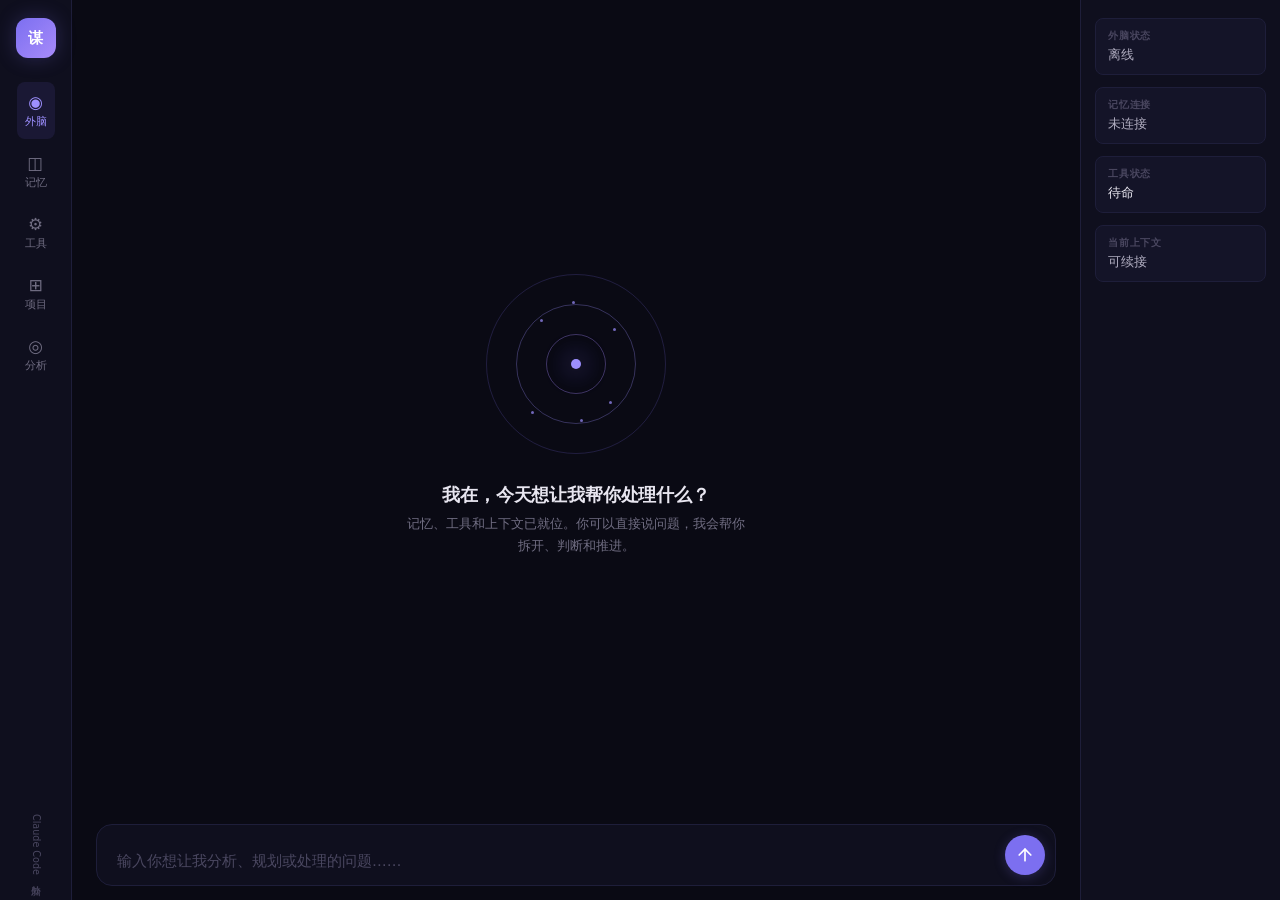
==== commit 7d3def70: "Redesign: personal external brain product UI - Remove dark three-panel admin dashboard - Center: ani" ====
--- a/app/index.html
+++ b/app/index.html
@@ -1,70 +1,59 @@
 <!doctype html>
 <html lang="zh-CN">
 <head>
-  <meta charset="utf-8" />
-  <meta name="viewport" content="width=device-width, initial-scale=1" />
-  <title>Super Assistant · 个人外脑</title>
-  <link rel="stylesheet" href="./styles.css?v=20260625a" />
+<meta charset="utf-8" />
+<meta name="viewport" content="width=device-width, initial-scale=1" />
+<title>Super Assistant · 个人外脑</title>
+<link rel="stylesheet" href="./styles.css?v=20260625b" />
 </head>
 <body>
 
-  <!-- Overlay for sidebar -->
-  <div class="sidebar-overlay" id="sidebarOverlay"></div>
+<div class="app">
 
-  <!-- Left sidebar (collapsible) -->
-  <aside class="sidebar" id="sidebar">
-    <div class="sidebar-head">
-      <div class="sidebar-logo">谋</div>
-      <div>
-        <strong>Super Assistant</strong>
-        <small>个人外脑</small>
-      </div>
-    </div>
-    <nav class="sidebar-nav">
-      <a class="nav-item active" data-page="chat">💬 对话</a>
-      <a class="nav-item" data-page="history">📋 历史</a>
-      <a class="nav-item" data-page="memory">🧠 记忆</a>
-      <a class="nav-item" data-page="settings">⚙ 设置</a>
+  <!-- LEFT SIDEBAR: capability entries -->
+  <aside class="side-left" id="sideLeft">
+    <div class="side-brand">谋</div>
+    <nav class="side-nav">
+      <a class="side-item active" data-panel="brain"><span class="side-icon">◉</span>外脑</a>
+      <a class="side-item" data-panel="memory"><span class="side-icon">◫</span>记忆</a>
+      <a class="side-item" data-panel="tools"><span class="side-icon">⚙</span>工具</a>
+      <a class="side-item" data-panel="projects"><span class="side-icon">⊞</span>项目</a>
+      <a class="side-item" data-panel="analysis"><span class="side-icon">◎</span>分析</a>
     </nav>
-    <div class="sidebar-footer">
-      <small>Claude Code 外脑已就绪</small>
+    <div class="side-foot">
+      <small>Claude Code 外脑</small>
     </div>
   </aside>
 
-  <!-- Main app -->
-  <div class="app-main">
+  <!-- CENTER: brain visual + conversation -->
+  <main class="main-center" id="mainCenter">
 
-    <!-- Header -->
-    <header class="app-header">
-      <button class="menu-btn" id="menuBtn" aria-label="菜单">
-        <span></span><span></span><span></span>
-      </button>
-      <h1 class="header-title">Super Assistant</h1>
-      <span class="header-status" id="headerStatus">就绪</span>
-    </header>
-
-    <!-- Chat area -->
-    <div class="chat-area" id="chatArea">
-
-      <!-- Welcome state -->
-      <div class="welcome" id="welcome">
-        <div class="welcome-icon">
-          <svg viewBox="0 0 64 64" fill="none"><circle cx="32" cy="32" r="28" stroke="#6366f1" stroke-width="1.5" opacity="0.25"/><circle cx="32" cy="32" r="14" stroke="#6366f1" stroke-width="1" opacity="0.4"/><circle cx="32" cy="32" r="4" fill="#6366f1" opacity="0.6"/></svg>
-        </div>
-        <p class="welcome-greeting">今天想让我帮你处理什么？</p>
-        <p class="welcome-sub">我可以帮你深度分析、项目规划、决策推演、记忆检索</p>
+    <!-- Brain visual (default state) -->
+    <div class="brain-stage" id="brainStage">
+      <div class="brain-core">
+        <div class="brain-ring r1"></div>
+        <div class="brain-ring r2"></div>
+        <div class="brain-ring r3"></div>
+        <div class="brain-dot"></div>
+        <div class="brain-particle p1"></div>
+        <div class="brain-particle p2"></div>
+        <div class="brain-particle p3"></div>
+        <div class="brain-particle p4"></div>
+        <div class="brain-particle p5"></div>
+        <div class="brain-particle p6"></div>
       </div>
-
-      <!-- Messages rendered here -->
-      <div class="messages" id="messages"></div>
-
+      <h2 class="brain-title">我在，今天想让我帮你处理什么？</h2>
+      <p class="brain-sub">记忆、工具和上下文已就位。你可以直接说问题，我会帮你拆开、判断和推进。</p>
     </div>
 
-    <!-- Input bar (fixed bottom) -->
+    <!-- Conversation area -->
+    <div class="conv-area" id="convArea"></div>
+
+    <!-- Input bar -->
     <div class="input-bar">
       <form class="input-form" id="chatForm">
         <textarea id="chatInput" rows="1"
-          placeholder="输入你想分析、规划或处理的问题…"
+          placeholder="输入你想让我分析、规划或处理的问题……"
           required></textarea>
         <button type="submit" id="sendBtn" aria-label="发送">
           <svg width="20" height="20" viewBox="0 0 24 24" fill="none" stroke="currentColor" stroke-width="2" stroke-linecap="round" stroke-linejoin="round"><line x1="12" y1="19" x2="12" y2="5"/><polyline points="5 12 12 5 19 12"/></svg>
@@ -72,8 +61,37 @@
       </form>
     </div>
 
-  </div>
+  </main>
 
-  <script src="./app.js?v=20260625a"></script>
+  <!-- RIGHT PANEL: lightweight status -->
+  <aside class="side-right" id="sideRight">
+    <div class="status-card">
+      <div class="status-label">外脑状态</div>
+      <div class="status-val online" id="brainStatus">在线</div>
+    </div>
+    <div class="status-card">
+      <div class="status-label">记忆连接</div>
+      <div class="status-val" id="memoryStatus">已连接</div>
+    </div>
+    <div class="status-card">
+      <div class="status-label">工具状态</div>
+      <div class="status-val" id="toolStatus">待命</div>
+    </div>
+    <div class="status-card">
+      <div class="status-label">当前上下文</div>
+      <div class="status-val dim" id="ctxStatus">可续接</div>
+    </div>
+    <div class="status-card" id="currentTaskCard" hidden>
+      <div class="status-label">当前处理</div>
+      <div class="status-val active" id="currentTaskText">—</div>
+    </div>
+    <!-- Debug toggle -->
+    <div class="debug-toggle" id="debugToggle" hidden onclick="this.nextElementSibling.classList.toggle('open')">运行详情 ▾</div>
+    <div class="debug-info" id="debugInfo"></div>
+  </aside>
+
+</div>
+
+<script src="./app.js?v=20260625b"></script>
 </body>
 </html>
--- a/app/styles.css
+++ b/app/styles.css
@@ -1,243 +1,172 @@
 :root {
-  --bg: #f5f3f0;
-  --surface: #ffffff;
-  --surface2: #f9f8f6;
-  --line: #e8e4df;
-  --line2: #ddd8d1;
-  --text: #2d2a26;
-  --text2: #5c5750;
-  --muted: #8c8580;
-  --accent: #6366f1;
-  --accent-light: #eef0ff;
-  --blue: #3b82f6;
-  --blue-light: #eff6ff;
-  --green: #059669;
-  --green-light: #ecfdf5;
-  --amber: #d97706;
-  --amber-light: #fffbeb;
-  --red: #dc2626;
-  --red-light: #fef2f2;
+  --bg0: #0a0a14;
+  --bg1: #0f0f1e;
+  --bg2: #141428;
+  --bg3: #1a1a32;
+  --line: #1e1e3a;
+  --line2: #2a2a4a;
+  --text: #e8e6f0;
+  --text2: #b0adc0;
+  --muted: #706d82;
+  --dim: #4a4760;
+  --accent: #7c6ff0;
+  --accent2: #9d8fff;
+  --accent-glow: rgba(124,111,240,0.25);
+  --green: #4ade80;
+  --green-glow: rgba(74,222,128,0.25);
+  --amber: #fbbf24;
+  --red: #f87171;
   --radius-sm: 8px;
-  --radius: 14px;
-  --radius-lg: 20px;
-  --shadow: 0 1px 3px rgba(0,0,0,0.04), 0 1px 2px rgba(0,0,0,0.06);
-  --shadow-md: 0 4px 16px rgba(0,0,0,0.06);
-  --font: -apple-system, BlinkMacSystemFont, "Segoe UI", "PingFang SC", "Microsoft YaHei", system-ui, sans-serif;
+  --radius: 12px;
+  --radius-lg: 16px;
+  --font: -apple-system,BlinkMacSystemFont,"Segoe UI","PingFang SC","Microsoft YaHei",system-ui,sans-serif;
 }
 
-* { box-sizing: border-box; margin: 0; padding: 0; }
-html { background: var(--bg); }
+* { box-sizing:border-box;margin:0;padding:0; }
+html { background:var(--bg0); }
 body {
-  min-height: 100dvh; color: var(--text); font-family: var(--font);
-  background: var(--bg); -webkit-font-smoothing: antialiased; overflow-x: hidden;
+  min-height:100dvh;color:var(--text);font-family:var(--font);
+  background:var(--bg0);-webkit-font-smoothing:antialiased;overflow:hidden;
 }
-button, input, textarea { font: inherit; color: inherit; border: none; outline: none; background: none; }
-button { cursor: pointer; }
+button,input,textarea{font:inherit;color:inherit;border:none;outline:none;background:none;}
+button{cursor:pointer;}
 
 /* ── Layout ────────────────────────────────────── */
-.app-main {
-  display: flex; flex-direction: column; height: 100dvh;
-  max-width: 800px; margin: 0 auto; position: relative;
+.app { display:flex;height:100dvh; }
+.side-left { width:72px;background:var(--bg1);border-right:1px solid var(--line);display:flex;flex-direction:column;align-items:center;padding:18px 0;flex-shrink:0; }
+.main-center { flex:1;display:flex;flex-direction:column;position:relative;overflow:hidden; }
+.side-right { width:200px;background:var(--bg1);border-left:1px solid var(--line);padding:18px 14px;display:flex;flex-direction:column;gap:12px;overflow-y:auto;flex-shrink:0; }
+
+/* ── Left sidebar ──────────────────────────────── */
+.side-brand { width:40px;height:40px;border-radius:12px;background:linear-gradient(135deg,var(--accent),#a78bfa);display:flex;align-items:center;justify-content:center;color:#fff;font-weight:700;font-size:0.95rem;margin-bottom:24px;box-shadow:0 0 20px var(--accent-glow); }
+.side-nav { display:flex;flex-direction:column;gap:4px;flex:1; }
+.side-item { display:flex;flex-direction:column;align-items:center;gap:3px;padding:10px 8px;border-radius:var(--radius-sm);font-size:0.68rem;color:var(--muted);text-decoration:none;cursor:pointer;transition:all .12s; }
+.side-item:hover { color:var(--text2);background:var(--bg2); }
+.side-item.active { color:var(--accent2);background:rgba(124,111,240,0.1); }
+.side-icon { font-size:1.05rem; }
+.side-foot { margin-top:auto; }
+.side-foot small { font-size:0.6rem;color:var(--dim);writing-mode:vertical-rl; }
+
+/* ── Brain visual ──────────────────────────────── */
+.brain-stage { flex:1;display:flex;flex-direction:column;align-items:center;justify-content:center;padding:40px 20px 20px; }
+.brain-core { position:relative;width:180px;height:180px;margin-bottom:28px; }
+.brain-ring { position:absolute;border-radius:50%;border:1px solid rgba(124,111,240,0.2);top:50%;left:50%;transform:translate(-50%,-50%); }
+.brain-ring.r1 { width:180px;height:180px;animation:spin 20s linear infinite; }
+.brain-ring.r2 { width:120px;height:120px;border-color:rgba(157,143,255,0.3);animation:spin 14s linear infinite reverse; }
+.brain-ring.r3 { width:60px;height:60px;border-color:rgba(167,139,250,0.35);animation:spin 10s linear infinite; }
+.brain-dot { position:absolute;width:10px;height:10px;border-radius:50%;background:var(--accent2);top:50%;left:50%;transform:translate(-50%,-50%);box-shadow:0 0 24px var(--accent),0 0 48px var(--accent-glow);animation:pulse 2.5s ease-in-out infinite; }
+.brain-particle { position:absolute;width:3px;height:3px;border-radius:50%;background:var(--accent2);opacity:0.7; }
+.brain-particle.p1 { top:25%;left:30%;animation:float1 4s ease-in-out infinite; }
+.brain-particle.p2 { top:30%;right:28%;animation:float2 5s ease-in-out infinite; }
+.brain-particle.p3 { bottom:22%;left:25%;animation:float3 3.5s ease-in-out infinite; }
+.brain-particle.p4 { bottom:28%;right:30%;animation:float4 4.5s ease-in-out infinite; }
+.brain-particle.p5 { top:15%;left:48%;animation:float5 6s ease-in-out infinite; }
+.brain-particle.p6 { bottom:18%;left:52%;animation:float6 3s ease-in-out infinite; }
+@keyframes spin { to{transform:translate(-50%,-50%) rotate(360deg);} }
+@keyframes pulse { 0%,100%{transform:translate(-50%,-50%) scale(1);opacity:0.9;} 50%{transform:translate(-50%,-50%) scale(1.6);opacity:0.5;} }
+@keyframes float1 { 0%,100%{transform:translate(0,0);opacity:0.7;} 50%{transform:translate(15px,-20px);opacity:0.3;} }
+@keyframes float2 { 0%,100%{transform:translate(0,0);opacity:0.5;} 50%{transform:translate(-18px,-14px);opacity:0.8;} }
+@keyframes float3 { 0%,100%{transform:translate(0,0);opacity:0.6;} 50%{transform:translate(12px,16px);opacity:0.3;} }
+@keyframes float4 { 0%,100%{transform:translate(0,0);opacity:0.8;} 50%{transform:translate(-14px,18px);opacity:0.4;} }
+@keyframes float5 { 0%,100%{transform:translate(0,0);opacity:0.4;} 50%{transform:translate(10px,6px);opacity:0.7;} }
+@keyframes float6 { 0%,100%{transform:translate(0,0);opacity:0.5;} 50%{transform:translate(-8px,10px);opacity:0.8;} }
+
+.brain-title { font-size:1.15rem;font-weight:600;color:var(--text);margin-bottom:6px;letter-spacing:-0.01em;text-align:center; }
+.brain-sub { font-size:0.84rem;color:var(--muted);text-align:center;max-width:340px;line-height:1.6; }
+
+/* ── Conversation area ─────────────────────────── */
+.conv-area { flex:1;overflow-y:auto;padding:0 24px;display:flex;flex-direction:column;gap:20px; }
+.conv-area:empty { display:none; }
+
+/* Messages */
+.msg { display:flex;gap:12px;max-width:92%;animation:fadeIn .35s ease; }
+.msg-user { align-self:flex-end;flex-direction:row-reverse; }
+.msg-ai { align-self:flex-start; }
+@keyframes fadeIn { from{opacity:0;transform:translateY(12px);} to{opacity:1;transform:none;} }
+
+.msg-avatar { width:32px;height:32px;border-radius:50%;flex-shrink:0;display:flex;align-items:center;justify-content:center;font-size:0.7rem;font-weight:600; }
+.msg-user .msg-avatar { background:var(--accent);color:#fff; }
+.msg-ai .msg-avatar { background:var(--bg3);color:var(--accent2);border:1px solid var(--line2); }
+
+.msg-body { max-width:100%; }
+
+.msg-bubble {
+  padding:12px 18px;border-radius:var(--radius-lg);
+  font-size:0.9rem;line-height:1.75;
+}
+.msg-user .msg-bubble { background:var(--bg3);border:1px solid var(--line2);border-bottom-right-radius:6px; }
+.msg-ai .msg-bubble { background:var(--bg1);border:1px solid var(--line);border-bottom-left-radius:6px; }
+
+/* AI result cards (not chat bubbles) */
+.ai-result { max-width:100%;margin-top:4px; }
+.ai-opening { font-size:0.9rem;color:var(--text2);line-height:1.7;margin-bottom:12px;font-style:italic; }
+.ai-answer-block {
+  background:var(--bg1);border:1px solid var(--line);border-radius:var(--radius);
+  padding:16px 18px;font-size:0.9rem;line-height:1.75;margin-bottom:12px;
 }
 
-/* ── Sidebar ───────────────────────────────────── */
-.sidebar-overlay {
-  position: fixed; inset: 0; background: rgba(0,0,0,0.3); z-index: 90;
-  opacity: 0; pointer-events: none; transition: opacity 0.25s;
+.info-cards { display:flex;flex-direction:column;gap:8px;margin-top:4px; }
+.info-card {
+  background:var(--bg2);border:1px solid var(--line);
+  border-radius:var(--radius-sm);padding:12px 14px;font-size:0.83rem;
 }
-.sidebar-overlay.open { opacity: 1; pointer-events: auto; }
+.info-card h4 { font-size:0.68rem;font-weight:650;text-transform:uppercase;letter-spacing:0.07em;color:var(--muted);margin-bottom:8px; }
+.info-card p,.info-card li { font-size:0.83rem;line-height:1.65;color:var(--text2); }
+.info-card ul { padding-left:16px; }
+.info-card li { margin-bottom:4px; }
 
-.sidebar {
-  position: fixed; left: 0; top: 0; bottom: 0; width: 260px;
-  background: var(--surface); border-right: 1px solid var(--line);
-  z-index: 100; display: flex; flex-direction: column;
-  transform: translateX(-100%); transition: transform 0.25s cubic-bezier(0.4,0,0.2,1);
+.conf-badge { display:inline-block;padding:3px 12px;border-radius:6px;font-size:0.74rem;font-weight:600; }
+.conf-high { background:rgba(74,222,128,0.12);color:var(--green); }
+.conf-medium { background:rgba(251,191,36,0.12);color:var(--amber); }
+.conf-low { background:rgba(248,113,113,0.12);color:var(--red); }
+
+/* Processing */
+.proc-card {
+  background:var(--bg1);border:1px solid var(--line);border-radius:var(--radius);
+  padding:18px 20px;margin:8px 0;animation:fadeIn .35s ease;
 }
-.sidebar.open { transform: translateX(0); }
+.proc-stages { display:flex;flex-direction:column;gap:10px; }
+.proc-stage { display:flex;align-items:center;gap:10px;font-size:0.82rem;color:var(--dim);transition:color .3s; }
+.proc-stage .dot { width:7px;height:7px;border-radius:50%;background:var(--dim);flex-shrink:0;transition:all .3s; }
+.proc-stage.active { color:var(--accent2); }
+.proc-stage.active .dot { background:var(--accent);box-shadow:0 0 10px var(--accent-glow); }
+.proc-stage.done { color:var(--green); }
+.proc-stage.done .dot { background:var(--green);box-shadow:0 0 8px var(--green-glow); }
+.proc-stage.current .dot { animation:pulse 1.5s infinite; }
 
-.sidebar-head {
-  display: flex; align-items: center; gap: 10px; padding: 20px 18px;
-  border-bottom: 1px solid var(--line);
-}
-.sidebar-logo {
-  width: 36px; height: 36px; border-radius: 10px;
-  background: linear-gradient(135deg, #6366f1, #8b5cf6);
-  display: flex; align-items: center; justify-content: center;
-  color: #fff; font-weight: 700; font-size: 0.9rem; flex-shrink: 0;
-}
-.sidebar-head strong { font-size: 0.9rem; font-weight: 600; }
-.sidebar-head small { display: block; font-size: 0.7rem; color: var(--muted); }
+/* Error */
+.error-msg { background:rgba(248,113,113,0.08);border:1px solid rgba(248,113,113,0.3);border-radius:var(--radius);padding:14px 18px;font-size:0.84rem;color:var(--red);line-height:1.7; }
 
-.sidebar-nav { flex: 1; padding: 12px 10px; display: flex; flex-direction: column; gap: 2px; }
-.nav-item {
-  padding: 10px 12px; border-radius: var(--radius-sm); font-size: 0.88rem;
-  color: var(--text2); transition: all 0.12s; text-decoration: none; cursor: pointer;
-}
-.nav-item:hover { background: var(--surface2); color: var(--text); }
-.nav-item.active { background: var(--accent-light); color: var(--accent); font-weight: 550; }
+/* ── Input bar ─────────────────────────────────── */
+.input-bar { padding:14px 24px;padding-bottom:max(14px,env(safe-area-inset-bottom,14px));flex-shrink:0; }
+.input-form { display:flex;gap:10px;align-items:flex-end;background:var(--bg1);border:1px solid var(--line);border-radius:var(--radius-lg);padding:10px 10px 10px 20px;transition:border-color .2s; }
+.input-form:focus-within { border-color:var(--accent);box-shadow:0 0 0 3px rgba(124,111,240,0.08); }
+.input-form textarea { flex:1;resize:none;padding:6px 0;font-size:0.92rem;color:var(--text);background:transparent;min-height:24px;max-height:140px; }
+.input-form textarea::placeholder { color:var(--dim); }
+.input-form button { width:40px;height:40px;border-radius:50%;background:var(--accent);display:flex;align-items:center;justify-content:center;flex-shrink:0;color:#fff;transition:all .15s;box-shadow:0 2px 12px var(--accent-glow); }
+.input-form button:hover { background:var(--accent2);transform:scale(1.04); }
+.input-form button:disabled { background:var(--line2);box-shadow:none;cursor:not-allowed;transform:none; }
 
-.sidebar-footer { padding: 14px 18px; border-top: 1px solid var(--line); }
-.sidebar-footer small { font-size: 0.72rem; color: var(--muted); }
+/* ── Right status cards ────────────────────────── */
+.status-card { padding:10px 12px;background:var(--bg2);border-radius:var(--radius-sm);border:1px solid var(--line); }
+.status-label { font-size:0.65rem;font-weight:650;text-transform:uppercase;letter-spacing:0.08em;color:var(--dim);margin-bottom:4px; }
+.status-val { font-size:0.8rem;font-weight:550; }
+.status-val.online { color:var(--green); }
+.status-val.active { color:var(--accent2);animation:pulse 2s infinite; }
+.status-val.dim { color:var(--text2); }
 
-/* ── Header ────────────────────────────────────── */
-.app-header {
-  display: flex; align-items: center; gap: 12px; padding: 12px 18px;
-  background: var(--surface); border-bottom: 1px solid var(--line);
-  flex-shrink: 0;
-}
-.menu-btn {
-  width: 34px; height: 34px; display: flex; flex-direction: column;
-  align-items: center; justify-content: center; gap: 4px;
-  border-radius: var(--radius-sm); padding: 6px;
-}
-.menu-btn:hover { background: var(--surface2); }
-.menu-btn span {
-  display: block; width: 18px; height: 2px; background: var(--text2);
-  border-radius: 1px; transition: all 0.15s;
-}
-.header-title { font-size: 1rem; font-weight: 600; flex: 1; letter-spacing: -0.01em; }
-.header-status {
-  font-size: 0.72rem; color: var(--green); background: var(--green-light);
-  padding: 4px 10px; border-radius: 20px; font-weight: 500;
-}
-
-/* ── Chat Area ─────────────────────────────────── */
-.chat-area {
-  flex: 1; overflow-y: auto; padding: 16px 18px;
-  scroll-behavior: smooth;
-}
-
-/* Welcome */
-.welcome {
-  display: flex; flex-direction: column; align-items: center;
-  justify-content: center; text-align: center; padding: 60px 16px 40px;
-}
-.welcome-icon { margin-bottom: 16px; opacity: 0.6; }
-.welcome-greeting { font-size: 1.05rem; font-weight: 550; color: var(--text); margin-bottom: 6px; }
-.welcome-sub { font-size: 0.85rem; color: var(--muted); }
-
-/* Messages */
-.messages { display: flex; flex-direction: column; gap: 18px; }
-
-.msg { display: flex; gap: 10px; max-width: 88%; animation: msgIn .3s ease; }
-.msg-user { align-self: flex-end; flex-direction: row-reverse; }
-.msg-ai { align-self: flex-start; }
-@keyframes msgIn { from { opacity: 0; transform: translateY(8px); } to { opacity: 1; transform: none; } }
-
-.msg-avatar {
-  width: 34px; height: 34px; border-radius: 50%; flex-shrink: 0;
-  display: flex; align-items: center; justify-content: center;
-  font-size: 0.75rem; font-weight: 600;
-}
-.msg-user .msg-avatar { background: var(--accent); color: #fff; }
-.msg-ai .msg-avatar { background: var(--surface2); color: var(--accent); border: 1px solid var(--line); }
-
-.msg-content { max-width: 100%; }
-
-.msg-bubble {
-  padding: 12px 16px; border-radius: var(--radius-lg);
-  font-size: 0.92rem; line-height: 1.7;
-}
-.msg-user .msg-bubble {
-  background: var(--accent); color: #fff;
-  border-bottom-right-radius: 6px;
-}
-.msg-ai .msg-bubble {
-  background: var(--surface); border: 1px solid var(--line);
-  border-bottom-left-radius: 6px; box-shadow: var(--shadow);
-}
-
-/* Processing bubble */
-.msg-processing .msg-bubble {
-  background: var(--surface); border: 1px solid var(--line);
-  display: flex; align-items: center; gap: 8px; min-height: 38px;
-}
-.proc-dots { display: flex; gap: 3px; }
-.proc-dots span {
-  width: 6px; height: 6px; border-radius: 50%; background: var(--muted);
-  animation: dotBounce 1.2s infinite;
-}
-.proc-dots span:nth-child(2) { animation-delay: 0.2s; }
-.proc-dots span:nth-child(3) { animation-delay: 0.4s; }
-@keyframes dotBounce { 0%,60%,100% { opacity: 0.3; transform: translateY(0); } 30% { opacity: 1; transform: translateY(-4px); } }
-.proc-text { font-size: 0.82rem; color: var(--muted); }
-
-/* Info cards after answer */
-.info-cards { display: flex; flex-direction: column; gap: 8px; margin-top: 10px; }
-
-.info-card {
-  background: var(--surface2); border: 1px solid var(--line);
-  border-radius: var(--radius); padding: 12px 14px; font-size: 0.84rem;
-}
-.info-card h4 {
-  font-size: 0.7rem; font-weight: 650; text-transform: uppercase;
-  letter-spacing: 0.06em; color: var(--muted); margin-bottom: 6px;
-}
-.info-card p, .info-card li { font-size: 0.84rem; line-height: 1.6; color: var(--text2); }
-.info-card ul { padding-left: 16px; }
-.info-card li { margin-bottom: 3px; }
-
-.conf-badge {
-  display: inline-block; padding: 3px 10px; border-radius: 6px;
-  font-size: 0.76rem; font-weight: 600;
-}
-.conf-high { background: var(--green-light); color: var(--green); }
-.conf-medium { background: var(--amber-light); color: var(--amber); }
-.conf-low { background: var(--red-light); color: var(--red); }
-
-/* Error / fallback */
-.error-msg {
-  background: var(--red-light); border: 1px solid #fca5a5;
-  border-radius: var(--radius); padding: 12px 16px; font-size: 0.84rem;
-  color: var(--red); line-height: 1.6;
-}
-.fallback-msg {
-  background: var(--amber-light); border: 1px solid #fcd34d;
-  border-radius: var(--radius); padding: 10px 14px; font-size: 0.82rem;
-  color: var(--amber); text-align: center;
-}
-
-/* ── Input Bar ─────────────────────────────────── */
-.input-bar {
-  background: var(--surface); border-top: 1px solid var(--line);
-  padding: 10px 18px; padding-bottom: max(10px, env(safe-area-inset-bottom, 10px));
-  flex-shrink: 0;
-}
-.input-form {
-  display: flex; gap: 10px; align-items: flex-end;
-  background: var(--surface2); border: 1px solid var(--line);
-  border-radius: var(--radius-lg); padding: 8px 8px 8px 18px;
-  transition: border-color 0.2s;
-}
-.input-form:focus-within { border-color: var(--accent); box-shadow: 0 0 0 3px rgba(99,102,241,0.08); }
-
-.input-form textarea {
-  flex: 1; resize: none; padding: 6px 0; font-size: 0.94rem;
-  color: var(--text); background: transparent; min-height: 24px; max-height: 140px;
-}
-.input-form textarea::placeholder { color: var(--muted); }
-.input-form button {
-  width: 38px; height: 38px; border-radius: 50%; background: var(--accent);
-  display: flex; align-items: center; justify-content: center; flex-shrink: 0;
-  color: #fff; transition: all 0.15s; box-shadow: 0 2px 8px rgba(99,102,241,0.25);
-}
-.input-form button:hover { background: #4f46e5; transform: scale(1.04); }
-.input-form button:disabled { background: var(--line2); box-shadow: none; cursor: not-allowed; transform: none; }
-
-/* ── Debug detail (collapsed by default) ───────── */
-.debug-toggle {
-  text-align: center; padding: 6px; font-size: 0.7rem; color: var(--muted);
-  cursor: pointer; user-select: none;
-}
-.debug-info {
-  display: none; padding: 8px 14px; font-size: 0.7rem; color: var(--muted);
-  border-top: 1px dashed var(--line);
-}
-.debug-info.open { display: block; }
+.debug-toggle { font-size:0.65rem;color:var(--dim);cursor:pointer;text-align:center;padding:4px;user-select:none;margin-top:auto; }
+.debug-info { display:none;font-size:0.64rem;color:var(--dim);padding:6px 8px;border-top:1px dashed var(--line);word-break:break-all; }
+.debug-info.open { display:block; }
+.debug-info code { color:var(--accent2); }
 
 /* ── Responsive ────────────────────────────────── */
-@media (max-width: 640px) {
-  .msg { max-width: 94%; }
-  .input-bar { padding: 8px 10px; }
-  .input-form { padding: 6px 6px 6px 14px; border-radius: var(--radius); }
+@media (max-width:800px) {
+  .side-left { width:56px; }
+  .side-right { display:none; }
+  .brain-title { font-size:1rem; }
+  .brain-sub { font-size:0.78rem; }
+  .conv-area { padding:0 12px; }
+  .input-bar { padding:10px 12px; }
+  .input-form { padding:8px 8px 8px 14px; }
 }
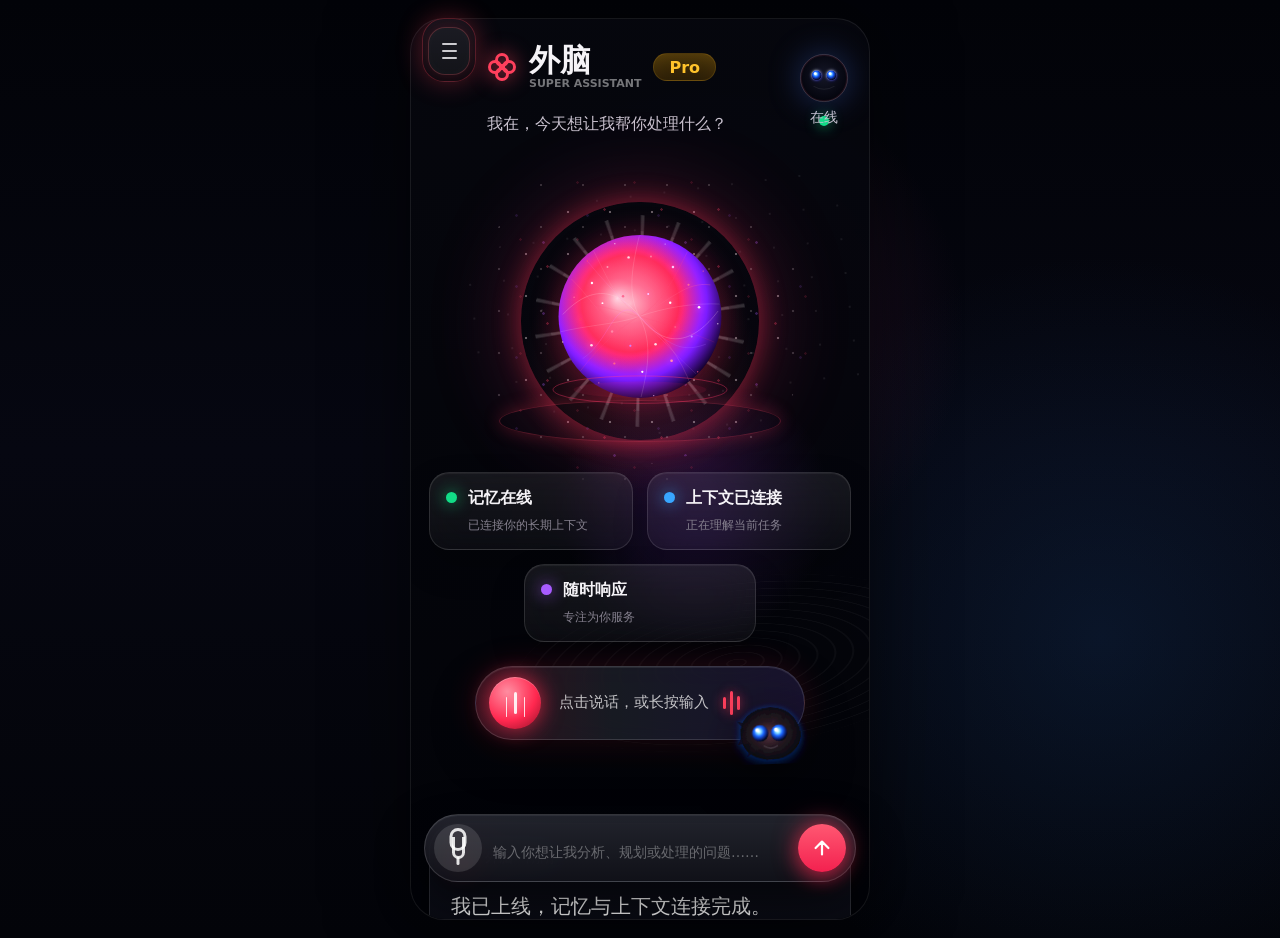
==== commit e966facb: "Add server-side public research API for Worker to use - New /api/public-research/search endpoint (Be" ====
--- a/app/index.html
+++ b/app/index.html
@@ -2,96 +2,122 @@
 <html lang="zh-CN">
 <head>
 <meta charset="utf-8" />
-<meta name="viewport" content="width=device-width, initial-scale=1" />
+<meta name="viewport" content="width=device-width, initial-scale=1, viewport-fit=cover" />
 <title>Super Assistant · 个人外脑</title>
-<link rel="stylesheet" href="./styles.css?v=20260625b" />
+<link rel="stylesheet" href="./styles.css?v=20260625c" />
 </head>
 <body>
-
-<div class="app">
-
-  <!-- LEFT SIDEBAR: capability entries -->
-  <aside class="side-left" id="sideLeft">
-    <div class="side-brand">谋</div>
-    <nav class="side-nav">
-      <a class="side-item active" data-panel="brain"><span class="side-icon">◉</span>外脑</a>
-      <a class="side-item" data-panel="memory"><span class="side-icon">◫</span>记忆</a>
-      <a class="side-item" data-panel="tools"><span class="side-icon">⚙</span>工具</a>
-      <a class="side-item" data-panel="projects"><span class="side-icon">⊞</span>项目</a>
-      <a class="side-item" data-panel="analysis"><span class="side-icon">◎</span>分析</a>
+<div class="mobile-shell">
+  <aside class="side-rail" id="sideRail" aria-label="功能入口">
+    <button class="menu-toggle" id="menuToggle" type="button" aria-label="展开功能栏" aria-expanded="false">
+      <span></span><span></span><span></span>
+    </button>
+    <nav class="rail-nav" aria-label="Super Assistant 功能">
+      <button class="rail-item active" type="button" data-feature="记忆" title="记忆">
+        <span class="rail-icon brain-icon" aria-hidden="true"></span><span class="rail-label">记忆</span>
+      </button>
+      <button class="rail-item" type="button" data-feature="工具" title="工具">
+        <span class="rail-icon tool-icon" aria-hidden="true"></span><span class="rail-label">工具</span>
+      </button>
+      <button class="rail-item" type="button" data-feature="创作" title="创作">
+        <span class="rail-icon write-icon" aria-hidden="true"></span><span class="rail-label">创作</span>
+      </button>
+      <button class="rail-item" type="button" data-feature="项目" title="项目">
+        <span class="rail-icon project-icon" aria-hidden="true"></span><span class="rail-label">项目</span>
+      </button>
+      <button class="rail-item" type="button" data-feature="分析" title="分析">
+        <span class="rail-icon chart-icon" aria-hidden="true"></span><span class="rail-label">分析</span>
+      </button>
+      <button class="rail-item" type="button" data-feature="自动化" title="自动化">
+        <span class="rail-icon bolt-icon" aria-hidden="true"></span><span class="rail-label">自动化</span>
+      </button>
+      <button class="rail-item" type="button" data-feature="设置" title="设置">
+        <span class="rail-icon spark-icon" aria-hidden="true"></span><span class="rail-label">设置</span>
+      </button>
     </nav>
-    <div class="side-foot">
-      <small>Claude Code 外脑</small>
-    </div>
   </aside>
 
-  <!-- CENTER: brain visual + conversation -->
-  <main class="main-center" id="mainCenter">
+  <div class="sidebar-scrim" id="sidebarScrim" hidden></div>
 
-    <!-- Brain visual (default state) -->
-    <div class="brain-stage" id="brainStage">
-      <div class="brain-core">
-        <div class="brain-ring r1"></div>
-        <div class="brain-ring r2"></div>
-        <div class="brain-ring r3"></div>
-        <div class="brain-dot"></div>
-        <div class="brain-particle p1"></div>
-        <div class="brain-particle p2"></div>
-        <div class="brain-particle p3"></div>
-        <div class="brain-particle p4"></div>
-        <div class="brain-particle p5"></div>
-        <div class="brain-particle p6"></div>
+  <main class="home-screen" id="homeScreen">
+    <header class="identity-area">
+      <div class="brand-line">
+        <div class="brand-mark" aria-hidden="true">
+          <span></span><span></span><span></span><span></span>
+        </div>
+        <h1>外脑 <span>Super Assistant</span></h1>
+        <span class="pro-badge">Pro</span>
       </div>
-      <h2 class="brain-title">我在，今天想让我帮你处理什么？</h2>
-      <p class="brain-sub">记忆、工具和上下文已就位。你可以直接说问题，我会帮你拆开、判断和推进。</p>
-    </div>
+      <p>我在，今天想让我帮你处理什么？</p>
+      <div class="online-pill" aria-label="在线状态">
+        <img src="./assets/assistant-avatar.svg" alt="" />
+        <span></span>在线
+      </div>
+    </header>
 
-    <!-- Conversation area -->
-    <div class="conv-area" id="convArea"></div>
+    <section class="brain-hero" aria-label="外脑核心">
+      <div class="orb-wrap">
+        <div class="memory-orb" aria-hidden="true">
+          <img src="./assets/brain-core.svg" alt="" />
+        </div>
+        <div class="orb-ring" aria-hidden="true"></div>
+      </div>
+      <div class="status-grid" aria-label="外脑状态">
+        <article class="mini-card">
+          <span class="status-dot green"></span>
+          <strong>记忆在线</strong>
+          <small>已连接你的长期上下文</small>
+        </article>
+        <article class="mini-card">
+          <span class="status-dot blue"></span>
+          <strong>上下文已连接</strong>
+          <small>正在理解当前任务</small>
+        </article>
+        <article class="mini-card compact">
+          <span class="status-dot violet"></span>
+          <strong>随时响应</strong>
+          <small>专注为你服务</small>
+        </article>
+      </div>
+      <div class="core-command" aria-hidden="true">
+        <span class="voice-orb"><i></i></span>
+        <span class="command-text">点击说话，或长按输入</span>
+        <span class="wave-mark"><i></i><i></i><i></i></span>
+        <img class="mini-companion" src="./assets/mini-companion.svg" alt="" />
+      </div>
+    </section>
 
-    <!-- Input bar -->
-    <div class="input-bar">
-      <form class="input-form" id="chatForm">
-        <textarea id="chatInput" rows="1"
-          placeholder="输入你想让我分析、规划或处理的问题……"
-          required></textarea>
-        <button type="submit" id="sendBtn" aria-label="发送">
-          <svg width="20" height="20" viewBox="0 0 24 24" fill="none" stroke="currentColor" stroke-width="2" stroke-linecap="round" stroke-linejoin="round"><line x1="12" y1="19" x2="12" y2="5"/><polyline points="5 12 12 5 19 12"/></svg>
-        </button>
-      </form>
-    </div>
-
+    <section class="answer-stack" id="answerStack" aria-live="polite">
+      <article class="answer-card" id="answerCard">
+        <div class="answer-meta"><span class="answer-sigil" aria-hidden="true"></span>外脑 · 刚刚</div>
+        <div class="answer-copy" id="answerCopy">
+          我已上线，记忆与上下文连接完成。<br>
+          你可以直接把问题交给我，我会帮你整理思路、分析信息或推进下一步。
+        </div>
+        <details class="run-details" id="runDetails">
+          <summary>运行详情</summary>
+          <dl>
+            <div><dt>job_id</dt><dd id="debugJobId">-</dd></div>
+            <div><dt>status</dt><dd id="debugStatus">ready</dd></div>
+            <div><dt>confidence</dt><dd id="debugConfidence">-</dd></div>
+            <div><dt>debug message</dt><dd id="debugMessage">等待输入</dd></div>
+          </dl>
+        </details>
+      </article>
+    </section>
   </main>
 
-  <!-- RIGHT PANEL: lightweight status -->
-  <aside class="side-right" id="sideRight">
-    <div class="status-card">
-      <div class="status-label">外脑状态</div>
-      <div class="status-val online" id="brainStatus">在线</div>
-    </div>
-    <div class="status-card">
-      <div class="status-label">记忆连接</div>
-      <div class="status-val" id="memoryStatus">已连接</div>
-    </div>
-    <div class="status-card">
-      <div class="status-label">工具状态</div>
-      <div class="status-val" id="toolStatus">待命</div>
-    </div>
-    <div class="status-card">
-      <div class="status-label">当前上下文</div>
-      <div class="status-val dim" id="ctxStatus">可续接</div>
-    </div>
-    <div class="status-card" id="currentTaskCard" hidden>
-      <div class="status-label">当前处理</div>
-      <div class="status-val active" id="currentTaskText">—</div>
-    </div>
-    <!-- Debug toggle -->
-    <div class="debug-toggle" id="debugToggle" hidden onclick="this.nextElementSibling.classList.toggle('open')">运行详情 ▾</div>
-    <div class="debug-info" id="debugInfo"></div>
-  </aside>
-
+  <form class="dock-input" id="chatForm">
+    <button class="voice-button" type="button" aria-label="语音输入">
+      <span></span>
+    </button>
+    <textarea id="chatInput" rows="1" placeholder="输入你想让我分析、规划或处理的问题……" required></textarea>
+    <button class="send-button" id="sendBtn" type="submit" aria-label="发送">
+      <svg viewBox="0 0 24 24" aria-hidden="true"><path d="M12 19V5m0 0-7 7m7-7 7 7"/></svg>
+    </button>
+  </form>
 </div>
 
-<script src="./app.js?v=20260625b"></script>
+<script src="./app.js?v=20260625c"></script>
 </body>
 </html>
--- a/app/styles.css
+++ b/app/styles.css
@@ -1,172 +1,890 @@
 :root {
-  --bg0: #0a0a14;
-  --bg1: #0f0f1e;
-  --bg2: #141428;
-  --bg3: #1a1a32;
-  --line: #1e1e3a;
-  --line2: #2a2a4a;
-  --text: #e8e6f0;
-  --text2: #b0adc0;
-  --muted: #706d82;
-  --dim: #4a4760;
-  --accent: #7c6ff0;
-  --accent2: #9d8fff;
-  --accent-glow: rgba(124,111,240,0.25);
-  --green: #4ade80;
-  --green-glow: rgba(74,222,128,0.25);
-  --amber: #fbbf24;
-  --red: #f87171;
-  --radius-sm: 8px;
-  --radius: 12px;
-  --radius-lg: 16px;
-  --font: -apple-system,BlinkMacSystemFont,"Segoe UI","PingFang SC","Microsoft YaHei",system-ui,sans-serif;
-}
-
-* { box-sizing:border-box;margin:0;padding:0; }
-html { background:var(--bg0); }
+  --bg: #030409;
+  --bg-soft: #090b14;
+  --glass: rgba(18, 20, 31, 0.58);
+  --glass-strong: rgba(24, 26, 38, 0.76);
+  --line: rgba(255, 255, 255, 0.12);
+  --line-hot: rgba(255, 73, 96, 0.46);
+  --text: #f5f3f7;
+  --text-soft: #c9c2cf;
+  --muted: #85808e;
+  --red: #ff405d;
+  --pink: #ff5f9c;
+  --violet: #a85cff;
+  --blue: #38a6ff;
+  --green: #12dc86;
+  --amber: #f7b72d;
+  --radius: 28px;
+  --font: -apple-system, BlinkMacSystemFont, "Segoe UI", "PingFang SC", "Microsoft YaHei", system-ui, sans-serif;
+}
+
+* { box-sizing: border-box; margin: 0; padding: 0; }
+html { background: var(--bg); }
 body {
-  min-height:100dvh;color:var(--text);font-family:var(--font);
-  background:var(--bg0);-webkit-font-smoothing:antialiased;overflow:hidden;
-}
-button,input,textarea{font:inherit;color:inherit;border:none;outline:none;background:none;}
-button{cursor:pointer;}
-
-/* ── Layout ────────────────────────────────────── */
-.app { display:flex;height:100dvh; }
-.side-left { width:72px;background:var(--bg1);border-right:1px solid var(--line);display:flex;flex-direction:column;align-items:center;padding:18px 0;flex-shrink:0; }
-.main-center { flex:1;display:flex;flex-direction:column;position:relative;overflow:hidden; }
-.side-right { width:200px;background:var(--bg1);border-left:1px solid var(--line);padding:18px 14px;display:flex;flex-direction:column;gap:12px;overflow-y:auto;flex-shrink:0; }
-
-/* ── Left sidebar ──────────────────────────────── */
-.side-brand { width:40px;height:40px;border-radius:12px;background:linear-gradient(135deg,var(--accent),#a78bfa);display:flex;align-items:center;justify-content:center;color:#fff;font-weight:700;font-size:0.95rem;margin-bottom:24px;box-shadow:0 0 20px var(--accent-glow); }
-.side-nav { display:flex;flex-direction:column;gap:4px;flex:1; }
-.side-item { display:flex;flex-direction:column;align-items:center;gap:3px;padding:10px 8px;border-radius:var(--radius-sm);font-size:0.68rem;color:var(--muted);text-decoration:none;cursor:pointer;transition:all .12s; }
-.side-item:hover { color:var(--text2);background:var(--bg2); }
-.side-item.active { color:var(--accent2);background:rgba(124,111,240,0.1); }
-.side-icon { font-size:1.05rem; }
-.side-foot { margin-top:auto; }
-.side-foot small { font-size:0.6rem;color:var(--dim);writing-mode:vertical-rl; }
-
-/* ── Brain visual ──────────────────────────────── */
-.brain-stage { flex:1;display:flex;flex-direction:column;align-items:center;justify-content:center;padding:40px 20px 20px; }
-.brain-core { position:relative;width:180px;height:180px;margin-bottom:28px; }
-.brain-ring { position:absolute;border-radius:50%;border:1px solid rgba(124,111,240,0.2);top:50%;left:50%;transform:translate(-50%,-50%); }
-.brain-ring.r1 { width:180px;height:180px;animation:spin 20s linear infinite; }
-.brain-ring.r2 { width:120px;height:120px;border-color:rgba(157,143,255,0.3);animation:spin 14s linear infinite reverse; }
-.brain-ring.r3 { width:60px;height:60px;border-color:rgba(167,139,250,0.35);animation:spin 10s linear infinite; }
-.brain-dot { position:absolute;width:10px;height:10px;border-radius:50%;background:var(--accent2);top:50%;left:50%;transform:translate(-50%,-50%);box-shadow:0 0 24px var(--accent),0 0 48px var(--accent-glow);animation:pulse 2.5s ease-in-out infinite; }
-.brain-particle { position:absolute;width:3px;height:3px;border-radius:50%;background:var(--accent2);opacity:0.7; }
-.brain-particle.p1 { top:25%;left:30%;animation:float1 4s ease-in-out infinite; }
-.brain-particle.p2 { top:30%;right:28%;animation:float2 5s ease-in-out infinite; }
-.brain-particle.p3 { bottom:22%;left:25%;animation:float3 3.5s ease-in-out infinite; }
-.brain-particle.p4 { bottom:28%;right:30%;animation:float4 4.5s ease-in-out infinite; }
-.brain-particle.p5 { top:15%;left:48%;animation:float5 6s ease-in-out infinite; }
-.brain-particle.p6 { bottom:18%;left:52%;animation:float6 3s ease-in-out infinite; }
-@keyframes spin { to{transform:translate(-50%,-50%) rotate(360deg);} }
-@keyframes pulse { 0%,100%{transform:translate(-50%,-50%) scale(1);opacity:0.9;} 50%{transform:translate(-50%,-50%) scale(1.6);opacity:0.5;} }
-@keyframes float1 { 0%,100%{transform:translate(0,0);opacity:0.7;} 50%{transform:translate(15px,-20px);opacity:0.3;} }
-@keyframes float2 { 0%,100%{transform:translate(0,0);opacity:0.5;} 50%{transform:translate(-18px,-14px);opacity:0.8;} }
-@keyframes float3 { 0%,100%{transform:translate(0,0);opacity:0.6;} 50%{transform:translate(12px,16px);opacity:0.3;} }
-@keyframes float4 { 0%,100%{transform:translate(0,0);opacity:0.8;} 50%{transform:translate(-14px,18px);opacity:0.4;} }
-@keyframes float5 { 0%,100%{transform:translate(0,0);opacity:0.4;} 50%{transform:translate(10px,6px);opacity:0.7;} }
-@keyframes float6 { 0%,100%{transform:translate(0,0);opacity:0.5;} 50%{transform:translate(-8px,10px);opacity:0.8;} }
-
-.brain-title { font-size:1.15rem;font-weight:600;color:var(--text);margin-bottom:6px;letter-spacing:-0.01em;text-align:center; }
-.brain-sub { font-size:0.84rem;color:var(--muted);text-align:center;max-width:340px;line-height:1.6; }
-
-/* ── Conversation area ─────────────────────────── */
-.conv-area { flex:1;overflow-y:auto;padding:0 24px;display:flex;flex-direction:column;gap:20px; }
-.conv-area:empty { display:none; }
-
-/* Messages */
-.msg { display:flex;gap:12px;max-width:92%;animation:fadeIn .35s ease; }
-.msg-user { align-self:flex-end;flex-direction:row-reverse; }
-.msg-ai { align-self:flex-start; }
-@keyframes fadeIn { from{opacity:0;transform:translateY(12px);} to{opacity:1;transform:none;} }
-
-.msg-avatar { width:32px;height:32px;border-radius:50%;flex-shrink:0;display:flex;align-items:center;justify-content:center;font-size:0.7rem;font-weight:600; }
-.msg-user .msg-avatar { background:var(--accent);color:#fff; }
-.msg-ai .msg-avatar { background:var(--bg3);color:var(--accent2);border:1px solid var(--line2); }
-
-.msg-body { max-width:100%; }
-
-.msg-bubble {
-  padding:12px 18px;border-radius:var(--radius-lg);
-  font-size:0.9rem;line-height:1.75;
-}
-.msg-user .msg-bubble { background:var(--bg3);border:1px solid var(--line2);border-bottom-right-radius:6px; }
-.msg-ai .msg-bubble { background:var(--bg1);border:1px solid var(--line);border-bottom-left-radius:6px; }
-
-/* AI result cards (not chat bubbles) */
-.ai-result { max-width:100%;margin-top:4px; }
-.ai-opening { font-size:0.9rem;color:var(--text2);line-height:1.7;margin-bottom:12px;font-style:italic; }
-.ai-answer-block {
-  background:var(--bg1);border:1px solid var(--line);border-radius:var(--radius);
-  padding:16px 18px;font-size:0.9rem;line-height:1.75;margin-bottom:12px;
-}
-
-.info-cards { display:flex;flex-direction:column;gap:8px;margin-top:4px; }
-.info-card {
-  background:var(--bg2);border:1px solid var(--line);
-  border-radius:var(--radius-sm);padding:12px 14px;font-size:0.83rem;
-}
-.info-card h4 { font-size:0.68rem;font-weight:650;text-transform:uppercase;letter-spacing:0.07em;color:var(--muted);margin-bottom:8px; }
-.info-card p,.info-card li { font-size:0.83rem;line-height:1.65;color:var(--text2); }
-.info-card ul { padding-left:16px; }
-.info-card li { margin-bottom:4px; }
-
-.conf-badge { display:inline-block;padding:3px 12px;border-radius:6px;font-size:0.74rem;font-weight:600; }
-.conf-high { background:rgba(74,222,128,0.12);color:var(--green); }
-.conf-medium { background:rgba(251,191,36,0.12);color:var(--amber); }
-.conf-low { background:rgba(248,113,113,0.12);color:var(--red); }
-
-/* Processing */
-.proc-card {
-  background:var(--bg1);border:1px solid var(--line);border-radius:var(--radius);
-  padding:18px 20px;margin:8px 0;animation:fadeIn .35s ease;
-}
-.proc-stages { display:flex;flex-direction:column;gap:10px; }
-.proc-stage { display:flex;align-items:center;gap:10px;font-size:0.82rem;color:var(--dim);transition:color .3s; }
-.proc-stage .dot { width:7px;height:7px;border-radius:50%;background:var(--dim);flex-shrink:0;transition:all .3s; }
-.proc-stage.active { color:var(--accent2); }
-.proc-stage.active .dot { background:var(--accent);box-shadow:0 0 10px var(--accent-glow); }
-.proc-stage.done { color:var(--green); }
-.proc-stage.done .dot { background:var(--green);box-shadow:0 0 8px var(--green-glow); }
-.proc-stage.current .dot { animation:pulse 1.5s infinite; }
-
-/* Error */
-.error-msg { background:rgba(248,113,113,0.08);border:1px solid rgba(248,113,113,0.3);border-radius:var(--radius);padding:14px 18px;font-size:0.84rem;color:var(--red);line-height:1.7; }
-
-/* ── Input bar ─────────────────────────────────── */
-.input-bar { padding:14px 24px;padding-bottom:max(14px,env(safe-area-inset-bottom,14px));flex-shrink:0; }
-.input-form { display:flex;gap:10px;align-items:flex-end;background:var(--bg1);border:1px solid var(--line);border-radius:var(--radius-lg);padding:10px 10px 10px 20px;transition:border-color .2s; }
-.input-form:focus-within { border-color:var(--accent);box-shadow:0 0 0 3px rgba(124,111,240,0.08); }
-.input-form textarea { flex:1;resize:none;padding:6px 0;font-size:0.92rem;color:var(--text);background:transparent;min-height:24px;max-height:140px; }
-.input-form textarea::placeholder { color:var(--dim); }
-.input-form button { width:40px;height:40px;border-radius:50%;background:var(--accent);display:flex;align-items:center;justify-content:center;flex-shrink:0;color:#fff;transition:all .15s;box-shadow:0 2px 12px var(--accent-glow); }
-.input-form button:hover { background:var(--accent2);transform:scale(1.04); }
-.input-form button:disabled { background:var(--line2);box-shadow:none;cursor:not-allowed;transform:none; }
-
-/* ── Right status cards ────────────────────────── */
-.status-card { padding:10px 12px;background:var(--bg2);border-radius:var(--radius-sm);border:1px solid var(--line); }
-.status-label { font-size:0.65rem;font-weight:650;text-transform:uppercase;letter-spacing:0.08em;color:var(--dim);margin-bottom:4px; }
-.status-val { font-size:0.8rem;font-weight:550; }
-.status-val.online { color:var(--green); }
-.status-val.active { color:var(--accent2);animation:pulse 2s infinite; }
-.status-val.dim { color:var(--text2); }
-
-.debug-toggle { font-size:0.65rem;color:var(--dim);cursor:pointer;text-align:center;padding:4px;user-select:none;margin-top:auto; }
-.debug-info { display:none;font-size:0.64rem;color:var(--dim);padding:6px 8px;border-top:1px dashed var(--line);word-break:break-all; }
-.debug-info.open { display:block; }
-.debug-info code { color:var(--accent2); }
-
-/* ── Responsive ────────────────────────────────── */
-@media (max-width:800px) {
-  .side-left { width:56px; }
-  .side-right { display:none; }
-  .brain-title { font-size:1rem; }
-  .brain-sub { font-size:0.78rem; }
-  .conv-area { padding:0 12px; }
-  .input-bar { padding:10px 12px; }
-  .input-form { padding:8px 8px 8px 14px; }
-}
+  min-height: 100dvh;
+  overflow: hidden;
+  color: var(--text);
+  font-family: var(--font);
+  background:
+    radial-gradient(circle at 55% 35%, rgba(137, 46, 104, 0.28), transparent 28%),
+    radial-gradient(circle at 86% 68%, rgba(23, 61, 111, 0.28), transparent 30%),
+    linear-gradient(180deg, #020308 0%, #060711 48%, #030409 100%);
+  -webkit-font-smoothing: antialiased;
+}
+
+button, textarea { font: inherit; color: inherit; border: 0; background: none; outline: none; }
+button { cursor: pointer; }
+
+.mobile-shell {
+  position: relative;
+  width: min(100vw, 460px);
+  min-height: 100dvh;
+  margin: 0 auto;
+  overflow: hidden;
+  background:
+    radial-gradient(circle at 50% 39%, rgba(255, 60, 92, 0.22), transparent 20%),
+    radial-gradient(circle at 62% 54%, rgba(154, 66, 255, 0.18), transparent 24%),
+    linear-gradient(180deg, rgba(6, 7, 14, 0.92), rgba(2, 3, 8, 0.98));
+  box-shadow: 0 0 80px rgba(0, 0, 0, 0.55);
+}
+
+.mobile-shell::before,
+.mobile-shell::after {
+  content: "";
+  position: absolute;
+  inset: auto -20% 19% 22%;
+  height: 170px;
+  pointer-events: none;
+  opacity: 0.42;
+  background:
+    repeating-radial-gradient(ellipse at center, transparent 0 8px, rgba(255,255,255,0.08) 9px 10px, transparent 11px 18px);
+  border-radius: 50%;
+  transform: rotate(-7deg);
+}
+
+.mobile-shell::after {
+  inset: 17% -16% auto 10%;
+  height: 260px;
+  opacity: 0.16;
+  background-image: radial-gradient(circle, rgba(255,255,255,0.45) 0 1px, transparent 1.5px);
+  background-size: 34px 34px;
+}
+
+.side-rail {
+  position: fixed;
+  z-index: 30;
+  top: max(18px, env(safe-area-inset-top));
+  left: max(12px, calc((100vw - 460px) / 2 + 12px));
+  width: 54px;
+  height: 64px;
+  padding: 8px 5px;
+  border: 1px solid rgba(255, 69, 90, 0.32);
+  border-radius: 22px;
+  background: linear-gradient(180deg, rgba(18, 18, 26, 0.72), rgba(4, 5, 10, 0.76));
+  box-shadow: 0 0 26px rgba(255, 62, 86, 0.32), inset 0 0 22px rgba(255, 255, 255, 0.03);
+  backdrop-filter: blur(18px);
+  overflow: hidden;
+  transition: width 0.22s ease, height 0.22s ease, border-radius 0.22s ease, background 0.22s ease;
+}
+
+.side-rail.open {
+  width: 184px;
+  height: auto;
+  bottom: max(18px, env(safe-area-inset-bottom));
+  border-radius: 24px;
+  background: rgba(13, 14, 23, 0.9);
+  box-shadow: 0 0 42px rgba(255, 62, 86, 0.44), 0 20px 70px rgba(0, 0, 0, 0.55);
+}
+
+.menu-toggle {
+  width: 42px;
+  height: 48px;
+  margin: 0;
+  display: grid;
+  place-content: center;
+  gap: 5px;
+  border-radius: 17px;
+  background: rgba(255, 255, 255, 0.06);
+  border: 1px solid rgba(255, 91, 104, 0.25);
+  box-shadow: 0 0 18px rgba(255, 64, 93, 0.24);
+}
+
+.side-rail.open .menu-toggle {
+  width: 42px;
+  margin-bottom: 26px;
+}
+
+.menu-toggle span {
+  display: block;
+  width: 15px;
+  height: 2px;
+  border-radius: 99px;
+  background: rgba(245, 243, 247, 0.82);
+}
+
+.rail-nav {
+  display: none;
+  min-height: 430px;
+  flex-direction: column;
+  align-items: center;
+  gap: 17px;
+}
+
+.side-rail.open .rail-nav { display: flex; }
+
+.rail-item {
+  width: 32px;
+  min-height: 32px;
+  display: flex;
+  align-items: center;
+  gap: 12px;
+  border-radius: 18px;
+  color: var(--muted);
+  transition: color 0.18s ease, background 0.18s ease, width 0.18s ease;
+}
+
+.side-rail.open .rail-item {
+  width: 162px;
+  padding: 0 12px;
+  background: rgba(255, 255, 255, 0.035);
+}
+
+.rail-item.active,
+.rail-item:hover { color: var(--text); }
+
+.rail-label {
+  display: none;
+  white-space: nowrap;
+  font-size: 14px;
+  color: var(--text-soft);
+}
+
+.side-rail.open .rail-label { display: inline; }
+
+.rail-icon {
+  position: relative;
+  width: 24px;
+  height: 24px;
+  flex: 0 0 24px;
+  display: inline-grid;
+  place-items: center;
+  filter: drop-shadow(0 0 8px currentColor);
+}
+
+.rail-icon::before,
+.rail-icon::after { content: ""; position: absolute; }
+.brain-icon { color: var(--red); }
+.brain-icon::before { width: 15px; height: 17px; border: 2px solid currentColor; border-radius: 45% 55% 45% 55%; }
+.brain-icon::after { width: 2px; height: 15px; background: currentColor; border-radius: 8px; }
+.tool-icon { color: #f4a742; }
+.tool-icon::before { width: 17px; height: 6px; border: 2px solid currentColor; border-left: 0; transform: rotate(-45deg); border-radius: 0 8px 8px 0; }
+.tool-icon::after { width: 12px; height: 3px; background: currentColor; transform: translate(-4px, 5px) rotate(-45deg); border-radius: 9px; }
+.write-icon { color: var(--violet); }
+.write-icon::before { width: 17px; height: 6px; border: 2px solid currentColor; transform: rotate(-38deg); border-radius: 4px; }
+.write-icon::after { width: 5px; height: 5px; background: currentColor; transform: translate(8px, -7px); border-radius: 50%; box-shadow: -19px 17px 0 -1px currentColor; }
+.project-icon { color: var(--blue); }
+.project-icon::before { width: 20px; height: 14px; border: 2px solid currentColor; border-radius: 3px; transform: translateY(2px); }
+.project-icon::after { width: 9px; height: 4px; background: currentColor; border-radius: 2px 2px 0 0; transform: translate(-5px, -7px); }
+.chart-icon { color: var(--green); }
+.chart-icon::before { width: 4px; height: 15px; background: currentColor; border-radius: 9px; box-shadow: -7px 6px 0 -1px currentColor, 7px -4px 0 0 currentColor; }
+.bolt-icon { color: #8f58ff; }
+.bolt-icon::before { width: 12px; height: 20px; background: currentColor; clip-path: polygon(58% 0, 7% 56%, 43% 56%, 28% 100%, 92% 42%, 56% 42%); }
+.spark-icon { color: #f2f0ff; }
+.spark-icon::before { width: 16px; height: 16px; background: currentColor; clip-path: polygon(50% 0, 61% 38%, 100% 50%, 61% 62%, 50% 100%, 39% 62%, 0 50%, 39% 38%); }
+.spark-icon::after { width: 5px; height: 5px; background: currentColor; border-radius: 50%; transform: translate(11px, -9px); opacity: 0.75; }
+
+.sidebar-scrim {
+  position: fixed;
+  z-index: 20;
+  inset: 0;
+  background: rgba(0, 0, 0, 0.18);
+}
+
+.home-screen {
+  position: relative;
+  z-index: 1;
+  height: 100dvh;
+  overflow-y: auto;
+  padding: max(26px, env(safe-area-inset-top)) 18px 128px;
+  scrollbar-width: none;
+}
+.home-screen::-webkit-scrollbar { display: none; }
+
+.identity-area {
+  position: relative;
+  min-height: 118px;
+  padding-left: 58px;
+}
+
+.brand-line {
+  display: flex;
+  align-items: center;
+  gap: 12px;
+  padding-right: 82px;
+}
+
+.brand-mark {
+  position: relative;
+  width: 30px;
+  height: 30px;
+  color: var(--red);
+  filter: drop-shadow(0 0 10px rgba(255, 64, 93, 0.8));
+}
+
+.brand-mark span {
+  position: absolute;
+  width: 14px;
+  height: 14px;
+  border: 3px solid currentColor;
+  border-radius: 50%;
+}
+.brand-mark span:nth-child(1) { left: 1px; top: 8px; }
+.brand-mark span:nth-child(2) { left: 8px; top: 1px; }
+.brand-mark span:nth-child(3) { right: 1px; top: 8px; }
+.brand-mark span:nth-child(4) { left: 8px; bottom: 1px; }
+
+h1 {
+  display: flex;
+  flex-direction: column;
+  gap: 1px;
+  font-size: 31px;
+  line-height: 1.03;
+  font-weight: 720;
+  letter-spacing: 0;
+}
+
+h1 span {
+  font-size: 11px;
+  text-transform: uppercase;
+  color: rgba(255, 255, 255, 0.45);
+  font-weight: 650;
+}
+
+.pro-badge {
+  display: inline-flex;
+  align-items: center;
+  height: 28px;
+  padding: 0 15px;
+  border-radius: 999px;
+  color: #ffc32b;
+  background: linear-gradient(180deg, rgba(91, 64, 10, 0.82), rgba(45, 30, 5, 0.78));
+  border: 1px solid rgba(255, 190, 38, 0.18);
+  box-shadow: inset 0 0 18px rgba(255, 195, 43, 0.08);
+  font-weight: 700;
+}
+
+.identity-area p {
+  margin-top: 22px;
+  color: var(--text-soft);
+  font-size: 16px;
+  line-height: 1.6;
+}
+
+.online-pill {
+  position: absolute;
+  top: 6px;
+  right: 0;
+  display: flex;
+  flex-direction: column;
+  align-items: center;
+  gap: 11px;
+  color: var(--text-soft);
+  font-size: 14px;
+}
+
+.online-pill img {
+  width: 54px;
+  height: 54px;
+  border-radius: 50%;
+  display: block;
+  object-fit: cover;
+  filter: drop-shadow(0 0 16px rgba(70, 121, 255, 0.32));
+  animation: avatarBreathe 3.6s ease-in-out infinite;
+}
+
+.online-pill span {
+  width: 10px;
+  height: 10px;
+  margin-bottom: -28px;
+  border-radius: 50%;
+  background: var(--green);
+  box-shadow: 0 0 14px rgba(18, 220, 134, 0.9);
+}
+
+.brain-hero {
+  min-height: 660px;
+  display: flex;
+  flex-direction: column;
+  align-items: center;
+}
+
+.orb-wrap {
+  position: relative;
+  width: 100%;
+  height: 315px;
+  display: grid;
+  place-items: center;
+}
+
+.memory-orb {
+  position: relative;
+  width: 238px;
+  height: 238px;
+  border-radius: 50%;
+  box-shadow:
+    0 0 28px rgba(255, 48, 78, 0.44),
+    0 0 92px rgba(255, 60, 118, 0.3);
+  animation: orbFloat 5.5s ease-in-out infinite, orbGlow 3.8s ease-in-out infinite;
+}
+
+.memory-orb::before,
+.memory-orb::after {
+  content: "";
+  position: absolute;
+  inset: 13px;
+  border-radius: 50%;
+  background:
+    repeating-conic-gradient(from 12deg, transparent 0 8deg, rgba(255,255,255,0.28) 9deg 10deg, transparent 11deg 20deg);
+  mask-image: radial-gradient(circle, transparent 0 36%, #000 38% 72%, transparent 74%);
+  opacity: 0.58;
+  animation: rotate 24s linear infinite;
+}
+
+.memory-orb::after {
+  inset: 29px;
+  opacity: 0.34;
+  animation-duration: 16s;
+  animation-direction: reverse;
+}
+
+.memory-orb img {
+  position: relative;
+  z-index: 2;
+  width: 100%;
+  height: 100%;
+  display: block;
+  object-fit: contain;
+  filter: saturate(1.08) contrast(1.06);
+  animation: coreDrift 18s ease-in-out infinite;
+}
+
+.orb-wrap::before,
+.orb-wrap::after {
+  content: "";
+  position: absolute;
+  width: 286px;
+  height: 286px;
+  border-radius: 50%;
+  pointer-events: none;
+  background-image:
+    radial-gradient(circle, rgba(255, 235, 240, 0.9) 0 1px, transparent 1.6px),
+    radial-gradient(circle, rgba(255, 67, 102, 0.72) 0 1px, transparent 1.5px),
+    radial-gradient(circle, rgba(173, 95, 255, 0.68) 0 1px, transparent 1.6px);
+  background-size: 42px 42px, 57px 57px, 71px 71px;
+  background-position: 8px 13px, 22px 3px, 11px 29px;
+  opacity: 0.42;
+  filter: blur(0.2px) drop-shadow(0 0 8px rgba(255, 64, 93, 0.55));
+  animation: particleOrbit 24s linear infinite;
+}
+
+.orb-wrap::after {
+  width: 340px;
+  height: 340px;
+  opacity: 0.2;
+  animation-duration: 34s;
+  animation-direction: reverse;
+}
+
+.node {
+  position: absolute;
+  width: 4px;
+  height: 4px;
+  border-radius: 50%;
+  background: #fff1f4;
+  box-shadow: 0 0 11px #ff4060, 0 0 22px rgba(255, 64, 96, 0.8);
+}
+.n1 { left: 25%; top: 29%; animation: twinkle 1.9s infinite; }
+.n2 { left: 47%; top: 19%; animation: twinkle 2.4s infinite .2s; }
+.n3 { left: 70%; top: 34%; animation: twinkle 2.2s infinite .4s; }
+.n4 { left: 32%; top: 58%; animation: twinkle 2.8s infinite .1s; }
+.n5 { left: 56%; top: 61%; animation: twinkle 2.1s infinite .5s; }
+.n6 { left: 77%; top: 57%; animation: twinkle 2.6s infinite .7s; }
+.n7 { left: 43%; top: 77%; animation: twinkle 2.3s infinite .9s; }
+.n8 { left: 62%; top: 42%; animation: twinkle 2s infinite .3s; }
+.n9 { left: 18%; top: 49%; animation: twinkle 3s infinite .6s; }
+.n10 { left: 55%; top: 33%; animation: twinkle 2.7s infinite .8s; }
+.n11 { left: 36%; top: 40%; animation: twinkle 2.5s infinite .15s; }
+.n12 { left: 69%; top: 73%; animation: twinkle 2.9s infinite .45s; }
+
+.orb-ring {
+  position: absolute;
+  width: 282px;
+  height: 42px;
+  bottom: 36px;
+  border-radius: 50%;
+  border: 1px solid rgba(255, 70, 98, 0.28);
+  box-shadow: 0 0 18px rgba(255, 54, 84, 0.28);
+  animation: ringPulse 4.4s ease-in-out infinite;
+}
+
+.status-grid {
+  width: 100%;
+  display: grid;
+  grid-template-columns: 1fr 1fr;
+  gap: 14px;
+  margin-top: -6px;
+}
+
+.mini-card {
+  min-height: 76px;
+  padding: 15px 16px;
+  border: 1px solid var(--line);
+  border-radius: 20px;
+  background: linear-gradient(180deg, rgba(255,255,255,0.08), rgba(255,255,255,0.035));
+  backdrop-filter: blur(18px);
+  box-shadow: 0 16px 34px rgba(0, 0, 0, 0.22), inset 0 1px 0 rgba(255,255,255,0.05);
+}
+
+.mini-card.compact {
+  grid-column: 1 / -1;
+  width: 55%;
+  justify-self: center;
+}
+
+.core-command {
+  position: relative;
+  width: min(100%, 330px);
+  min-height: 72px;
+  margin-top: 24px;
+  display: flex;
+  align-items: center;
+  gap: 18px;
+  padding: 10px 64px 10px 13px;
+  border: 1px solid rgba(255, 255, 255, 0.14);
+  border-radius: 999px;
+  background:
+    linear-gradient(90deg, rgba(255, 44, 76, 0.15), rgba(255, 255, 255, 0.055) 42%, rgba(137, 57, 255, 0.1)),
+    rgba(15, 17, 27, 0.72);
+  box-shadow: 0 18px 44px rgba(0, 0, 0, 0.35), 0 0 34px rgba(255, 54, 84, 0.16), inset 0 1px 0 rgba(255,255,255,0.08);
+  backdrop-filter: blur(18px);
+}
+
+.voice-orb {
+  flex: 0 0 52px;
+  width: 52px;
+  height: 52px;
+  display: grid;
+  place-items: center;
+  border-radius: 50%;
+  background: radial-gradient(circle at 35% 28%, #ff8ca0, #ff284f 58%, #8e1027);
+  box-shadow: 0 0 22px rgba(255, 46, 79, 0.78), inset 0 1px 0 rgba(255,255,255,0.22);
+  animation: voicePulse 2.2s ease-in-out infinite;
+}
+
+.voice-orb i,
+.wave-mark i {
+  display: block;
+  width: 3px;
+  border-radius: 99px;
+  background: rgba(255,255,255,0.9);
+  box-shadow: 0 0 8px rgba(255,255,255,0.38);
+}
+
+.voice-orb i {
+  height: 22px;
+  box-shadow: -9px 4px 0 -1px rgba(255,255,255,0.82), 9px 4px 0 -1px rgba(255,255,255,0.82), 0 0 8px rgba(255,255,255,0.38);
+  animation: voiceBars 1.1s ease-in-out infinite;
+}
+
+.command-text {
+  min-width: 0;
+  color: rgba(255,255,255,0.74);
+  font-size: 15px;
+  white-space: nowrap;
+}
+
+.wave-mark {
+  margin-left: auto;
+  display: flex;
+  align-items: center;
+  gap: 4px;
+  color: var(--red);
+}
+
+.wave-mark i {
+  background: var(--red);
+  box-shadow: 0 0 11px rgba(255,64,93,0.8);
+}
+.wave-mark i:nth-child(1) { height: 12px; }
+.wave-mark i:nth-child(2) { height: 24px; animation-delay: .12s; }
+.wave-mark i:nth-child(3) { height: 14px; animation-delay: .24s; }
+.wave-mark i { animation: waveBeat 1s ease-in-out infinite; }
+
+.mini-companion {
+  position: absolute;
+  right: -9px;
+  bottom: -25px;
+  width: 86px;
+  height: auto;
+  filter: drop-shadow(0 14px 24px rgba(0,0,0,0.55));
+  transform: rotate(-2deg);
+  transform-origin: 52% 70%;
+  animation: companionFloat 4.6s ease-in-out infinite;
+}
+
+.mini-card strong {
+  display: block;
+  margin-left: 22px;
+  font-size: 16px;
+  font-weight: 650;
+}
+
+.mini-card small {
+  display: block;
+  margin: 8px 0 0 22px;
+  color: var(--muted);
+  font-size: 12px;
+  line-height: 1.4;
+}
+
+.status-dot {
+  float: left;
+  width: 11px;
+  height: 11px;
+  margin-top: 4px;
+  border-radius: 50%;
+}
+.status-dot.green { background: var(--green); box-shadow: 0 0 16px rgba(18, 220, 134, 0.8); }
+.status-dot.blue { background: var(--blue); box-shadow: 0 0 16px rgba(56, 166, 255, 0.8); }
+.status-dot.violet { background: var(--violet); box-shadow: 0 0 16px rgba(168, 92, 255, 0.8); }
+
+.answer-stack {
+  display: flex;
+  flex-direction: column;
+  gap: 12px;
+}
+
+.question-card {
+  align-self: flex-end;
+  max-width: 88%;
+  padding: 12px 15px;
+  border: 1px solid rgba(255,255,255,0.1);
+  border-radius: 19px 19px 8px 19px;
+  background: rgba(255, 255, 255, 0.08);
+  color: var(--text-soft);
+  font-size: 14px;
+  line-height: 1.65;
+}
+
+.answer-card {
+  width: 100%;
+  padding: 22px 21px 18px;
+  border: 1px solid rgba(255, 255, 255, 0.12);
+  border-radius: 28px;
+  background: linear-gradient(180deg, rgba(16, 18, 28, 0.72), rgba(8, 10, 18, 0.66));
+  box-shadow: 0 26px 54px rgba(0, 0, 0, 0.35), inset 0 1px 0 rgba(255,255,255,0.04);
+  backdrop-filter: blur(22px);
+}
+
+.answer-meta {
+  display: flex;
+  align-items: center;
+  gap: 10px;
+  color: var(--muted);
+  font-size: 14px;
+  margin-bottom: 18px;
+}
+
+.answer-sigil {
+  width: 24px;
+  height: 24px;
+  border-radius: 50%;
+  background:
+    radial-gradient(circle, #fff 0 1px, transparent 2px),
+    radial-gradient(circle, rgba(255, 37, 75, 0.82), rgba(255, 37, 75, 0.12));
+  box-shadow: 0 0 20px rgba(255, 64, 93, 0.62);
+}
+
+.answer-copy {
+  color: rgba(255, 255, 255, 0.88);
+  font-size: 20px;
+  line-height: 1.8;
+}
+
+.answer-copy.processing {
+  color: var(--text-soft);
+  font-size: 17px;
+}
+
+.answer-copy.failed {
+  color: #ffc4cd;
+}
+
+.structured-blocks {
+  margin-top: 16px;
+  display: grid;
+  gap: 10px;
+}
+
+.info-block {
+  padding: 12px 13px;
+  border: 1px solid rgba(255,255,255,0.09);
+  border-radius: 16px;
+  background: rgba(255,255,255,0.045);
+}
+
+.info-block h3 {
+  margin-bottom: 8px;
+  color: var(--muted);
+  font-size: 12px;
+  font-weight: 650;
+}
+
+.info-block p,
+.info-block li {
+  color: var(--text-soft);
+  font-size: 13px;
+  line-height: 1.65;
+}
+.info-block ul { padding-left: 17px; }
+
+.run-details {
+  margin-top: 18px;
+  padding-top: 12px;
+  border-top: 1px solid rgba(255,255,255,0.08);
+  color: var(--muted);
+}
+
+.run-details summary {
+  cursor: pointer;
+  list-style: none;
+  font-size: 13px;
+  user-select: none;
+}
+.run-details summary::-webkit-details-marker { display: none; }
+.run-details summary::after { content: " +"; color: var(--red); }
+.run-details[open] summary::after { content: " -"; }
+
+.run-details dl {
+  margin-top: 10px;
+  display: grid;
+  gap: 8px;
+}
+
+.run-details div {
+  display: grid;
+  grid-template-columns: 94px 1fr;
+  gap: 8px;
+  font-size: 12px;
+}
+
+.run-details dt { color: rgba(255,255,255,0.42); }
+.run-details dd {
+  min-width: 0;
+  word-break: break-all;
+  color: rgba(255,255,255,0.68);
+}
+
+.dock-input {
+  position: fixed;
+  z-index: 40;
+  left: max(14px, calc((100vw - 460px) / 2 + 14px));
+  right: max(14px, calc((100vw - 460px) / 2 + 14px));
+  bottom: max(18px, env(safe-area-inset-bottom));
+  min-height: 66px;
+  display: flex;
+  align-items: flex-end;
+  gap: 11px;
+  padding: 9px;
+  border: 1px solid rgba(255,255,255,0.15);
+  border-radius: 34px;
+  background: linear-gradient(180deg, rgba(37, 39, 48, 0.88), rgba(17, 18, 25, 0.88));
+  box-shadow: 0 18px 46px rgba(0, 0, 0, 0.52), inset 0 1px 0 rgba(255,255,255,0.06);
+  backdrop-filter: blur(18px);
+}
+
+.voice-button,
+.send-button {
+  flex: 0 0 48px;
+  width: 48px;
+  height: 48px;
+  display: grid;
+  place-items: center;
+  border-radius: 50%;
+}
+
+.voice-button {
+  background: rgba(255,255,255,0.12);
+  color: rgba(255,255,255,0.86);
+}
+.voice-button span {
+  width: 13px;
+  height: 22px;
+  border: 3px solid currentColor;
+  border-top: 0;
+  border-radius: 0 0 10px 10px;
+  position: relative;
+}
+.voice-button span::before {
+  content: "";
+  position: absolute;
+  left: 50%;
+  top: -9px;
+  width: 11px;
+  height: 17px;
+  border: 3px solid currentColor;
+  border-radius: 9px;
+  transform: translateX(-50%);
+}
+.voice-button span::after {
+  content: "";
+  position: absolute;
+  left: 50%;
+  bottom: -9px;
+  width: 3px;
+  height: 8px;
+  background: currentColor;
+  transform: translateX(-50%);
+  border-radius: 9px;
+}
+
+.dock-input textarea {
+  flex: 1;
+  min-width: 0;
+  min-height: 30px;
+  max-height: 128px;
+  resize: none;
+  padding: 14px 0 10px;
+  color: var(--text);
+  line-height: 1.45;
+  font-size: 14px;
+}
+.dock-input textarea::placeholder { color: rgba(255,255,255,0.35); }
+
+.send-button {
+  background: linear-gradient(180deg, #ff5872, #f3214f);
+  color: white;
+  box-shadow: 0 0 24px rgba(255, 50, 86, 0.72), 0 9px 18px rgba(255, 33, 79, 0.28);
+  transition: transform 0.16s ease, filter 0.16s ease;
+}
+
+.send-button svg {
+  width: 22px;
+  height: 22px;
+  fill: none;
+  stroke: currentColor;
+  stroke-width: 2.4;
+  stroke-linecap: round;
+  stroke-linejoin: round;
+}
+
+.send-button:hover { transform: translateY(-1px) scale(1.02); }
+.send-button:disabled {
+  cursor: not-allowed;
+  filter: grayscale(0.5) brightness(0.72);
+  transform: none;
+}
+
+@keyframes orbFloat {
+  0%, 100% { transform: translateY(0) scale(1); }
+  50% { transform: translateY(-10px) scale(1.015); }
+}
+
+@keyframes rotate { to { transform: rotate(360deg); } }
+
+@keyframes avatarBreathe {
+  0%, 100% { transform: translateY(0) scale(1); filter: drop-shadow(0 0 14px rgba(70, 121, 255, 0.28)); }
+  50% { transform: translateY(-2px) scale(1.035); filter: drop-shadow(0 0 22px rgba(70, 121, 255, 0.58)); }
+}
+
+@keyframes coreDrift {
+  0%, 100% { transform: rotate(0deg) scale(1); }
+  35% { transform: rotate(1.4deg) scale(1.012); }
+  70% { transform: rotate(-1.1deg) scale(1.006); }
+}
+
+@keyframes orbGlow {
+  0%, 100% {
+    box-shadow: 0 0 28px rgba(255, 48, 78, 0.44), 0 0 92px rgba(255, 60, 118, 0.3);
+  }
+  50% {
+    box-shadow: 0 0 38px rgba(255, 68, 103, 0.62), 0 0 118px rgba(168, 92, 255, 0.34);
+  }
+}
+
+@keyframes particleOrbit {
+  0% { transform: rotate(0deg) scale(1); opacity: 0.28; }
+  50% { transform: rotate(180deg) scale(1.035); opacity: 0.48; }
+  100% { transform: rotate(360deg) scale(1); opacity: 0.28; }
+}
+
+@keyframes ringPulse {
+  0%, 100% { transform: scaleX(1); opacity: 0.62; }
+  50% { transform: scaleX(1.08); opacity: 0.92; }
+}
+
+@keyframes voicePulse {
+  0%, 100% { transform: scale(1); box-shadow: 0 0 22px rgba(255, 46, 79, 0.68), inset 0 1px 0 rgba(255,255,255,0.22); }
+  50% { transform: scale(1.06); box-shadow: 0 0 34px rgba(255, 46, 79, 0.92), inset 0 1px 0 rgba(255,255,255,0.3); }
+}
+
+@keyframes voiceBars {
+  0%, 100% { transform: scaleY(0.78); }
+  50% { transform: scaleY(1.12); }
+}
+
+@keyframes waveBeat {
+  0%, 100% { transform: scaleY(0.62); opacity: 0.58; }
+  50% { transform: scaleY(1.08); opacity: 1; }
+}
+
+@keyframes companionFloat {
+  0%, 100% { transform: translateY(0) rotate(-2deg) scale(1); filter: drop-shadow(0 14px 24px rgba(0,0,0,0.55)); }
+  45% { transform: translateY(-7px) rotate(1deg) scale(1.025); filter: drop-shadow(0 20px 28px rgba(0,0,0,0.48)); }
+  70% { transform: translateY(-3px) rotate(-3deg) scale(1.01); }
+}
+
+@keyframes twinkle {
+  0%, 100% { opacity: 0.42; transform: scale(0.85); }
+  50% { opacity: 1; transform: scale(1.35); }
+}
+
+@media (prefers-reduced-motion: reduce) {
+  *,
+  *::before,
+  *::after {
+    animation-duration: 0.001ms !important;
+    animation-iteration-count: 1 !important;
+    scroll-behavior: auto !important;
+  }
+}
+
+@media (min-width: 700px) {
+  body {
+    display: grid;
+    place-items: center;
+    padding: 18px 0;
+    overflow: auto;
+  }
+
+  .mobile-shell {
+    min-height: min(100dvh, 920px);
+    border: 1px solid rgba(255,255,255,0.08);
+    border-radius: 34px;
+  }
+}
+
+@media (max-width: 380px) {
+  .home-screen { padding-left: 14px; padding-right: 14px; }
+  .identity-area { padding-left: 56px; }
+  h1 { font-size: 27px; }
+  .identity-area p { font-size: 14px; }
+  .brain-hero { min-height: 548px; }
+  .orb-wrap { height: 284px; }
+  .memory-orb { width: 188px; height: 188px; }
+  .orb-ring { width: 220px; bottom: 38px; }
+  .mini-card { padding: 13px 12px; }
+  .mini-card strong { font-size: 14px; }
+  .answer-copy { font-size: 17px; }
+  .dock-input { left: 14px; }
+}
